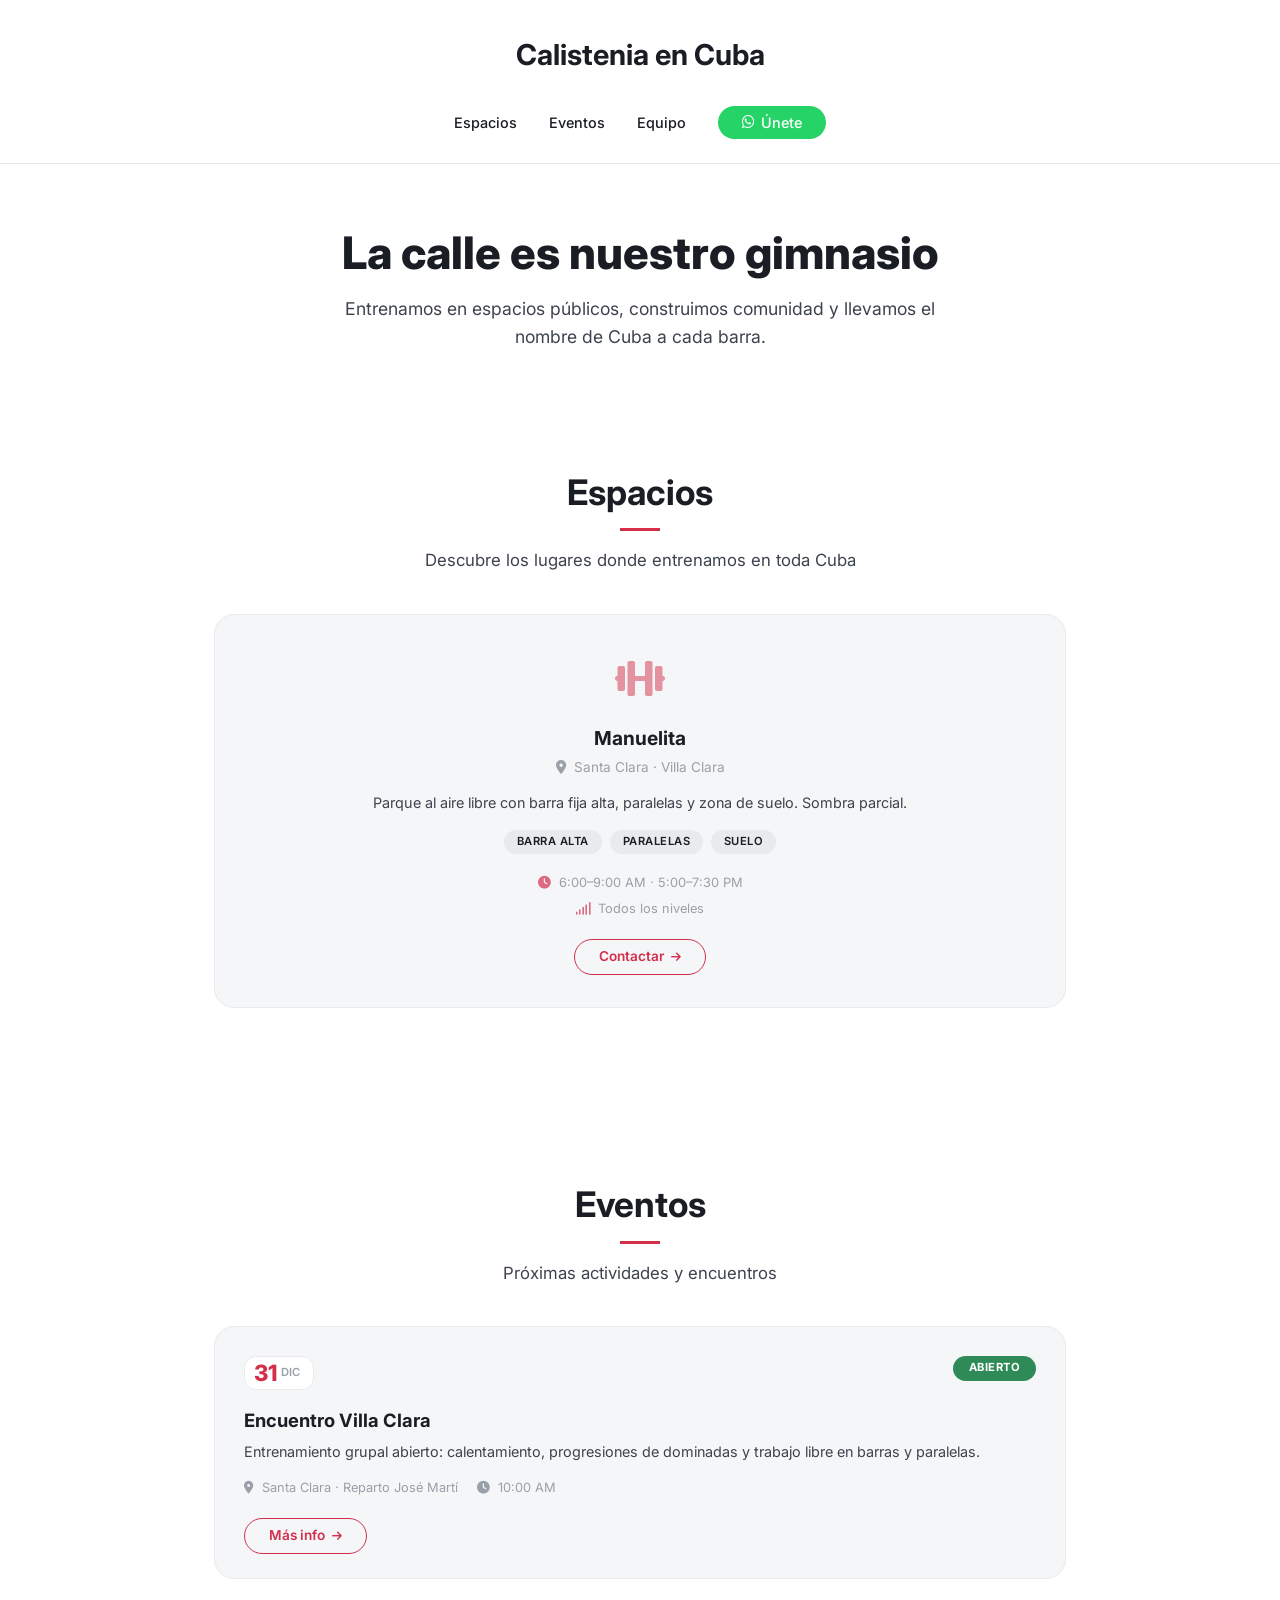
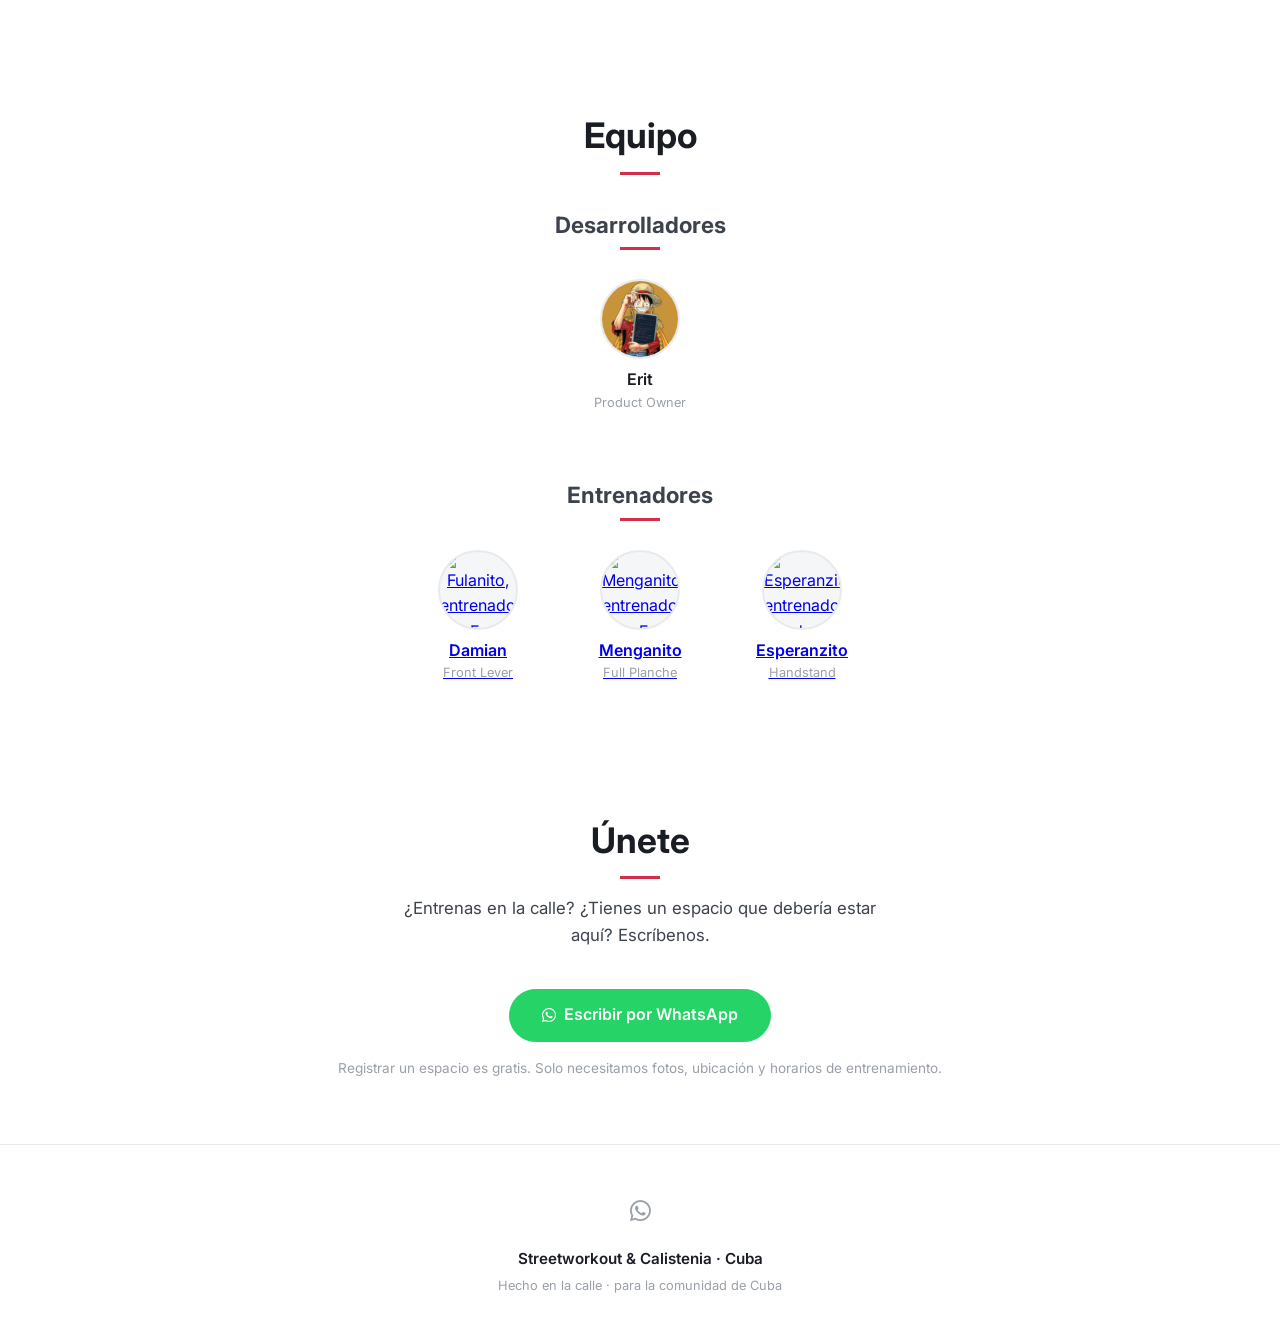
==== index.html @ b585d2e6 "Update index.html" ====
<!DOCTYPE html>
<html lang="es">
<head>
    <meta charset="UTF-8" />
    <meta name="viewport" content="width=device-width, initial-scale=1.0" />
    <meta name="theme-color" content="#d42e4b" />

    <title>Calistenia en Cuba · Asociación Nacional de Streetworkout</title>
    <meta name="description" content="Asociación Nacional de Streetworkout y Calistenia de Cuba. Descubre espacios de entrenamiento, eventos y entrenadores en toda la isla." />

    <!-- Open Graph (para WhatsApp, Telegram, Facebook) -->
    <meta property="og:type" content="website" />
    <meta property="og:locale" content="es_CU" />
    <meta property="og:site_name" content="Calistenia en Cuba" />
    <meta property="og:title" content="Calistenia en Cuba · Asociación Nacional" />
    <meta property="og:description" content="La calle es nuestro gimnasio. Espacios, eventos y entrenadores de streetworkout en Cuba." />
    <meta property="og:image" content="https://tudominio.cu/img/og-cover.jpg" />
    <meta property="og:url" content="https://tudominio.cu/" />

    <!-- Twitter Card -->
    <meta name="twitter:card" content="summary_large_image" />
    <meta name="twitter:title" content="Calistenia en Cuba · Asociación Nacional" />
    <meta name="twitter:description" content="La calle es nuestro gimnasio." />
    <meta name="twitter:image" content="https://tudominio.cu/img/og-cover.jpg" />

    <!-- Favicon -->
    <link rel="icon" href="img/favicon.png" type="image/png" />

    <!-- Font Awesome (íconos) -->
    <link rel="stylesheet" href="https://cdnjs.cloudflare.com/ajax/libs/font-awesome/6.0.0-beta3/css/all.min.css" />

    <!-- Google Fonts -->
    <link rel="preconnect" href="https://fonts.googleapis.com" />
    <link rel="preconnect" href="https://fonts.gstatic.com" crossorigin />
    <link href="https://fonts.googleapis.com/css2?family=Inter:wght@300;400;600;700;800&display=swap" rel="stylesheet" />

    <!-- CSS -->
    <link rel="stylesheet" href="style.css?v=0.9" />
</head>
<body>

    <!-- ===== HEADER ===== -->
    <header class="header">
        <div class="container">
            <h1>Calistenia en Cuba</h1>
            <p class="subtitle"></p>
            <nav class="nav" aria-label="Navegación principal">
                <a href="#espacios">Espacios</a>
                <a href="#eventos">Eventos</a>
                <a href="#equipo">Equipo</a>
                <a href="#unete" class="btn-nav btn-nav-whatsapp">
                    <i class="fab fa-whatsapp" aria-hidden="true"></i> Únete
                </a>
            </nav>
        </div>
    </header>

    <!-- ===== HERO ===== -->
    <section class="hero">
        <div class="container">
            <h2>La calle es nuestro gimnasio</h2>
            <p>
                Entrenamos en espacios públicos, construimos comunidad y llevamos el nombre de Cuba a cada barra.
            </p>
        </div>
    </section>

    <!-- ===== ESPACIOS ===== -->
    <section class="section" id="espacios">
        <div class="container">
            <h2 class="section-title">Espacios</h2>
            <p class="section-description">Descubre los lugares donde entrenamos en toda Cuba</p>

            <div class="spaces-grid">

                <!-- Espacio 1 -->
                <div class="space-card">
                    <div class="space-icon">
                        <i class="fas fa-dumbbell" aria-hidden="true"></i>
                    </div>
                    <h3>Manuelita</h3>
                    <p class="space-location">
                        <i class="fas fa-map-marker-alt" aria-hidden="true"></i> Santa Clara · Villa Clara
                    </p>
                    <p class="space-desc">
                        Parque al aire libre con barra fija alta, paralelas y zona de suelo. Sombra parcial.
                    </p>
                    <div class="space-tags">
                        <span class="tag">Barra alta</span>
                        <span class="tag">Paralelas</span>
                        <span class="tag">Suelo</span>
                    </div>
                    <div class="space-meta">
                        <span><i class="fas fa-clock" aria-hidden="true"></i> 6:00–9:00 AM · 5:00–7:30 PM</span>
                        <span><i class="fas fa-signal" aria-hidden="true"></i> Todos los niveles</span>
                    </div>
                    <a class="btn-event" href="https://wa.me/5350000000" target="_blank" rel="noopener">
                        Contactar <i class="fas fa-arrow-right" aria-hidden="true"></i>
                    </a>
                </div>

                <!-- Aquí puedes añadir más espacios -->

            </div>
        </div>
    </section>

    <!-- ===== EVENTOS ===== -->
    <section class="section" id="eventos">
        <div class="container">
            <h2 class="section-title">Eventos</h2>
            <p class="section-description">Próximas actividades y encuentros</p>

            <div class="events-grid">

                <!-- Evento 1 -->
                <div class="event-card">
                    <div class="event-card-header">
                        <span class="event-card-date">
                            <span class="day">31</span>
                            <span class="month">DIC</span>
                        </span>
                        <span class="badge abierto">Abierto</span>
                    </div>
                    <h3>Encuentro Villa Clara</h3>
                    <p class="event-card-desc">
                        Entrenamiento grupal abierto: calentamiento, progresiones de dominadas
                        y trabajo libre en barras y paralelas.
                    </p>
                    <div class="event-card-footer">
                        <span class="event-location">
                            <i class="fas fa-map-marker-alt" aria-hidden="true"></i> Santa Clara · Reparto José Martí
                        </span>
                        <span class="event-time">
                            <i class="fas fa-clock" aria-hidden="true"></i> 10:00 AM
                        </span>
                    </div>
                    <a class="btn-event" href="https://whatsapp.com/channel/0029VbDsoLy7dmeUetdQNg0h">
                        Más info <i class="fas fa-arrow-right" aria-hidden="true"></i>
                    </a>
                </div>

                <!-- Aquí puedes añadir más eventos -->

            </div>
        </div>
    </section>

    <!-- ===== EQUIPO ===== -->
    <section class="section" id="equipo">
        <div class="container">
            <h2 class="section-title">Equipo</h2>

            <!-- ===== DESARROLLADORES ===== -->
            <div class="team-group">
                <h3 class="team-subtitle">Desarrolladores</h3>
                <div class="team-grid developers-grid">
                    <div class="member">
                        <div class="avatar">
                            <img src="img/hero.png" alt="Erit, Product Owner del sitio web" />
                        </div>
                        <p class="name">Erit</p>
                        <p class="role">Product Owner</p>
                    </div>
                    <!-- Aquí puedes añadir más desarrolladores -->
                </div>
            </div>

            <!-- ===== ENTRENADORES ===== -->
            <div class="team-group">
                <h3 class="team-subtitle">Entrenadores</h3>
                <div class="team-grid trainers-grid">

                    <a class="member member-link" href="coach.html?id=1">
                        <div class="avatar">
                            <img src="https://ui-avatars.com/api/?name=Fulanito&size=80&background=d42e4b&color=fff&bold=true" alt="Fulanito, entrenador de Front Lever" />
                        </div>
                        <p class="name">Damian</p>
                        <p class="role">Front Lever</p>
                    </a>

                    <a class="member member-link" href="coach.html?id=2">
                        <div class="avatar">
                            <img src="https://ui-avatars.com/api/?name=Menganito&size=80&background=d42e4b&color=fff&bold=true" alt="Menganito, entrenador de Full Planche" />
                        </div>
                        <p class="name">Menganito</p>
                        <p class="role">Full Planche</p>
                    </a>

                    <a class="member member-link" href="coach.html?id=3">
                        <div class="avatar">
                            <img src="https://ui-avatars.com/api/?name=Esperanzito&size=80&background=d42e4b&color=fff&bold=true" alt="Esperanzito, entrenador de Handstand" />
                        </div>
                        <p class="name">Esperanzito</p>
                        <p class="role">Handstand</p>
                    </a>

                </div>
            </div>
        </div>
    </section>

    <!-- ===== ÚNETE ===== -->
    <section class="section" id="unete">
        <div class="container">
            <h2 class="section-title">Únete</h2>
            <p class="section-description">
                ¿Entrenas en la calle? ¿Tienes un espacio que debería estar aquí?
                Escríbenos.
            </p>

            <div class="join-actions">
                <a class="btn-add-large whatsapp" href="https://wa.me/5350000000" target="_blank" rel="noopener">
                    <i class="fab fa-whatsapp" aria-hidden="true"></i> Escribir por WhatsApp
                </a>
            </div>

            <p class="text-muted">
                Registrar un espacio es gratis. Solo necesitamos fotos, ubicación y horarios de entrenamiento.
            </p>
        </div>
    </section>

    <!-- ===== FOOTER ===== -->
    <footer class="footer">
        <div class="container">
            <div class="socials">
                <a href="https://wa.me/5350000000" aria-label="WhatsApp" target="_blank" rel="noopener"><i class="fab fa-whatsapp" aria-hidden="true"></i></a>
            </div>
            <p class="footer-text">Streetworkout &amp; Calistenia · Cuba</p>
            <p class="footer-small">Hecho en la calle · para la comunidad de Cuba</p>
        </div>
    </footer>

    <!-- ===== SCRIPTS ===== -->
    <script src="js/coaches-data.js"></script>

</body>
    </html>
---- style.css ----
/* ============================================================ */
/* RESET                                                         */
/* ============================================================ */
* {
    margin: 0;
    padding: 0;
    box-sizing: border-box;
}

html {
    scroll-behavior: smooth;
}

body {
    font-family: 'Inter', sans-serif;
    background: #ffffff;
    color: #1a1d23;
    line-height: 1.6;
}

section[id] {
    scroll-margin-top: 1.5rem;
}

.container {
    max-width: 900px;
    margin: 0 auto;
    padding: 0 1.5rem;
    text-align: center;
}

img { max-width: 100%; display: block; }

/* ============================================================ */
/* VARIABLES                                                     */
/* ============================================================ */
:root {
    --accent: #d42e4b;
    --accent-dark: #b8233d;
    --whatsapp: #25d366;
    --whatsapp-dark: #1da851;
    --text: #1a1d23;
    --text-soft: #3d434d;
    --text-muted: #9aa0a8;
    --border: #e8eaed;
    --bg-soft: #f5f6f8;
}

/* ============================================================ */
/* HEADER                                                        */
/* ============================================================ */
.header {
    padding: 2rem 0 1.5rem;
    border-bottom: 1px solid var(--border);
}

.header h1 {
    font-size: 1.8rem;
    font-weight: 700;
}

.header .subtitle {
    font-size: 0.8rem;
    text-transform: uppercase;
    letter-spacing: 2px;
    color: var(--text-muted);
    font-weight: 600;
    margin-top: -2px;
    padding-top: 14px;
}

.nav {
    margin-top: 1rem;
    display: flex;
    justify-content: center;
    align-items: center;
    gap: 2rem;
    flex-wrap: wrap;
}

.nav a {
    color: var(--text);
    text-decoration: none;
    font-size: 0.9rem;
    font-weight: 500;
    transition: color 0.2s;
}

.nav a:hover {
    color: var(--accent);
}

/* Botón Únete del header (estilo WhatsApp) */
.btn-nav {
    display: inline-flex;
    align-items: center;
    gap: 0.4rem;
    padding: 0.3rem 1.5rem;
    border-radius: 30px;
    font-weight: 600;
    text-decoration: none;
    transition: all 0.2s ease;
}

.btn-nav-whatsapp {
    background: var(--whatsapp);
    color: #fff !important;
}

.btn-nav-whatsapp:hover {
    background: var(--whatsapp-dark);
    color: #fff !important;
    transform: translateY(-1px);
}

/* ============================================================ */
/* HERO                                                          */
/* ============================================================ */
.hero {
    padding: 4rem 0 3rem;
}

.hero h2 {
    font-size: 2.8rem;
    font-weight: 800;
    margin-bottom: 1rem;
    line-height: 1.15;
}

.hero p {
    font-size: 1.1rem;
    color: var(--text-soft);
    max-width: 600px;
    margin: 0 auto;
}

/* ============================================================ */
/* SECCIONES                                                     */
/* ============================================================ */
.section {
    padding: 4rem 0;
}

.section-title {
    font-size: 2.2rem;
    font-weight: 700;
    margin-bottom: 2rem;
}

.section-title::after {
    content: '';
    display: block;
    width: 40px;
    height: 3px;
    background: var(--accent);
    margin: 0.5rem auto 0;
}

.section-description {
    color: var(--text-soft);
    max-width: 500px;
    margin: -1rem auto 2.5rem;
    font-size: 1.05rem;
}

.text-muted {
    color: var(--text-muted);
    font-size: 0.85rem;
    margin-top: 0.8rem;
}

/* ============================================================ */
/* ESPACIOS                                                      */
/* ============================================================ */
.spaces-grid {
    display: grid;
    grid-template-columns: repeat(auto-fit, minmax(260px, 1fr));
    gap: 1.8rem;
    margin-bottom: 2.5rem;
}

.space-card {
    background: var(--bg-soft);
    padding: 2rem 1.5rem;
    border-radius: 20px;
    border: 1px solid var(--border);
    text-align: center;
    transition: all 0.25s ease;
    position: relative;
}

.space-card:hover {
    transform: translateY(-6px);
    box-shadow: 0 12px 40px rgba(0, 0, 0, 0.06);
    border-color: var(--accent);
}

.space-icon {
    font-size: 2.5rem;
    color: var(--accent);
    opacity: 0.5;
    margin-bottom: 0.8rem;
}

.space-card h3 {
    font-size: 1.2rem;
    font-weight: 700;
    margin-bottom: 0.2rem;
}

.space-location {
    color: var(--text-muted);
    font-size: 0.85rem;
    margin-bottom: 0.8rem;
}

.space-location i {
    margin-right: 4px;
}

.space-desc {
    font-size: 0.9rem;
    color: var(--text-soft);
    margin-bottom: 1rem;
    line-height: 1.5;
}

.space-tags {
    display: flex;
    gap: 0.5rem;
    justify-content: center;
    flex-wrap: wrap;
    margin-bottom: 1.2rem;
}

.tag {
    background: var(--border);
    color: var(--text);
    font-size: 0.7rem;
    font-weight: 600;
    padding: 0.2rem 0.8rem;
    border-radius: 30px;
    text-transform: uppercase;
    letter-spacing: 0.5px;
}

.space-meta {
    display: flex;
    flex-direction: column;
    gap: 0.35rem;
    font-size: 0.8rem;
    color: var(--text-muted);
    margin-bottom: 1.2rem;
}

.space-meta i {
    margin-right: 4px;
    color: var(--accent);
    opacity: 0.7;
}

/* ============================================================ */
/* BOTONES REUTILIZABLES                                         */
/* ============================================================ */
.btn-event {
    display: inline-block;
    background: transparent;
    color: var(--accent);
    border: 1px solid var(--accent);
    padding: 0.4rem 1.5rem;
    border-radius: 30px;
    text-decoration: none;
    font-weight: 600;
    font-size: 0.85rem;
    transition: all 0.25s ease;
    cursor: pointer;
}

.btn-event:hover {
    background: var(--accent);
    color: #fff;
    transform: scale(1.02);
}

.btn-event i {
    font-size: 0.7rem;
    margin-left: 4px;
}

.btn-add-large {
    display: inline-flex;
    align-items: center;
    gap: 0.5rem;
    background: var(--accent);
    color: #fff;
    padding: 0.8rem 2rem;
    border-radius: 40px;
    text-decoration: none;
    font-weight: 600;
    font-size: 1rem;
    transition: all 0.25s ease;
    border: 1px solid var(--accent);
}

.btn-add-large:hover {
    background: var(--accent-dark);
    border-color: var(--accent-dark);
    transform: scale(1.02);
    box-shadow: 0 4px 20px rgba(212, 46, 75, 0.3);
}

/* Variante WhatsApp (verde) */
.btn-add-large.whatsapp {
    background: var(--whatsapp);
    border-color: var(--whatsapp);
}

.btn-add-large.whatsapp:hover {
    background: var(--whatsapp-dark);
    border-color: var(--whatsapp-dark);
    box-shadow: 0 4px 20px rgba(37, 211, 102, 0.35);
}

/* ============================================================ */
/* EVENTOS                                                       */
/* ============================================================ */
.events-grid {
    display: grid;
    grid-template-columns: repeat(auto-fit, minmax(280px, 1fr));
    gap: 1.8rem;
}

.event-card {
    background: var(--bg-soft);
    border-radius: 20px;
    padding: 1.8rem 1.8rem 1.5rem;
    border: 1px solid var(--border);
    transition: all 0.25s ease;
    text-align: left;
    position: relative;
}

.event-card:hover {
    transform: translateY(-4px);
    box-shadow: 0 12px 40px rgba(0, 0, 0, 0.06);
    border-color: var(--accent);
}

.event-card-header {
    display: flex;
    justify-content: space-between;
    align-items: flex-start;
    margin-bottom: 1rem;
}

.event-card-date {
    display: flex;
    align-items: center;
    gap: 4px;
    background: #fff;
    padding: 0.3rem 0.8rem 0.3rem 0.6rem;
    border-radius: 12px;
    border: 1px solid var(--border);
}

.event-card-date .day {
    font-size: 1.4rem;
    font-weight: 800;
    color: var(--accent);
    line-height: 1;
}

.event-card-date .month {
    font-size: 0.7rem;
    text-transform: uppercase;
    font-weight: 600;
    color: var(--text-muted);
}

.event-card h3 {
    font-size: 1.15rem;
    font-weight: 700;
    margin-bottom: 0.3rem;
}

.event-card-desc {
    color: var(--text-soft);
    font-size: 0.9rem;
    line-height: 1.5;
    margin-bottom: 1rem;
}

.event-card-footer {
    display: flex;
    gap: 1.2rem;
    font-size: 0.8rem;
    color: var(--text-muted);
    margin-bottom: 1.2rem;
    flex-wrap: wrap;
}

.event-card-footer i {
    margin-right: 4px;
}

/* ============================================================ */
/* BADGES                                                        */
/* ============================================================ */
.badge {
    padding: 0.2rem 1rem;
    border-radius: 30px;
    font-size: 0.7rem;
    font-weight: 700;
    text-transform: uppercase;
    letter-spacing: 0.5px;
    white-space: nowrap;
}

.badge.abierto   { background: #2e8b57; color: #fff; }
.badge.confirmar { background: #ffb800; color: #1a1d23; }
.badge.cupos     { background: var(--accent); color: #fff; }
.badge.cerrado   { background: var(--text-muted); color: #fff; }

/* ============================================================ */
/* EQUIPO                                                        */
/* ============================================================ */
.team-group {
    margin-bottom: 4rem;
}

.team-group:last-child {
    margin-bottom: 0;
}

.team-subtitle {
    font-size: 1.4rem;
    font-weight: 700;
    color: var(--text-soft);
    margin-bottom: 1.8rem;
    position: relative;
    display: inline-block;
}

.team-subtitle::after {
    content: '';
    display: block;
    width: 40px;
    height: 3px;
    background: var(--accent);
    margin: 0.3rem auto 0;
}

/* Grid auto-adaptable (1, 2, 3 o más miembros sin tocar CSS) */
.team-grid {
    display: flex;
    flex-wrap: wrap;
    justify-content: center;
    align-items: flex-start;
    gap: 2rem;
    margin: 0 auto;
}

.developers-grid { max-width: 500px; }
.trainers-grid   { max-width: 800px; }

.member {
    text-align: center;
    width: 130px;
    flex-shrink: 0;
}

.avatar {
    width: 80px;
    height: 80px;
    border-radius: 50%;
    background: var(--bg-soft);
    border: 2px solid var(--border);
    overflow: hidden;
    display: flex;
    align-items: center;
    justify-content: center;
    margin: 0 auto 0.5rem;
    transition: all 0.3s ease;
}

.avatar:hover {
    border-color: var(--accent);
    transform: scale(1.05);
    box-shadow: 0 4px 20px rgba(212, 46, 75, 0.15);
}

.avatar img {
    width: 100%;
    height: 100%;
    object-fit: cover;
    display: block;
}

.name {
    font-weight: 600;
    font-size: 1rem;
}

.role {
    color: var(--text-muted);
    font-size: 0.8rem;
}

/* ============================================================ */
/* ÚNETE                                                         */
/* ============================================================ */
.join-actions {
    display: flex;
    gap: 1rem;
    justify-content: center;
    flex-wrap: wrap;
    margin-bottom: 1rem;
}

/* ============================================================ */
/* FOOTER                                                        */
/* ============================================================ */
.footer {
    padding: 3rem 0 2rem;
    border-top: 1px solid var(--border);
}

.socials {
    display: flex;
    justify-content: center;
    gap: 1.8rem;
    font-size: 1.5rem;
    margin-bottom: 1rem;
}

.socials a {
    color: var(--text-muted);
    transition: color 0.2s;
}

.socials a:hover {
    color: var(--accent);
}

.socials a[aria-label="WhatsApp"]:hover {
    color: var(--whatsapp);
}

.footer-text {
    font-weight: 600;
    font-size: 0.95rem;
}

.footer-small {
    color: var(--text-muted);
    font-size: 0.8rem;
    margin-top: 0.3rem;
}

/* ============================================================ */
/* RESPONSIVE                                                    */
/* ============================================================ */

/* Tablets */
@media (max-width: 768px) {
    .hero {
        padding: 3rem 0 2rem;
    }
    .hero h2 {
        font-size: 2.2rem;
    }
    .team-grid {
        gap: 1.5rem;
    }
}

/* Móviles */
@media (max-width: 600px) {
    .hero h2 {
        font-size: 1.9rem;
    }
    .nav {
        gap: 1.2rem;
    }
    .section {
        padding: 3rem 0;
    }
    .section-title {
        font-size: 1.8rem;
    }
    .events-grid,
    .spaces-grid {
        grid-template-columns: 1fr;
    }
    .event-card {
        padding: 1.5rem;
    }
    .member {
        width: 110px;
    }
    .avatar {
        width: 70px;
        height: 70px;
    }
}

/* Móviles pequeños */
@media (max-width: 450px) {
    .container {
        padding: 0 1.2rem;
    }
    .team-grid {
        gap: 1.2rem;
    }
    .member {
        width: 100px;
    }
}

/* Accesibilidad: respeta "reducir movimiento" del sistema */
@media (prefers-reduced-motion: reduce) {
    html { scroll-behavior: auto; }
    * { transition: none !important; animation: none !important; }
    }
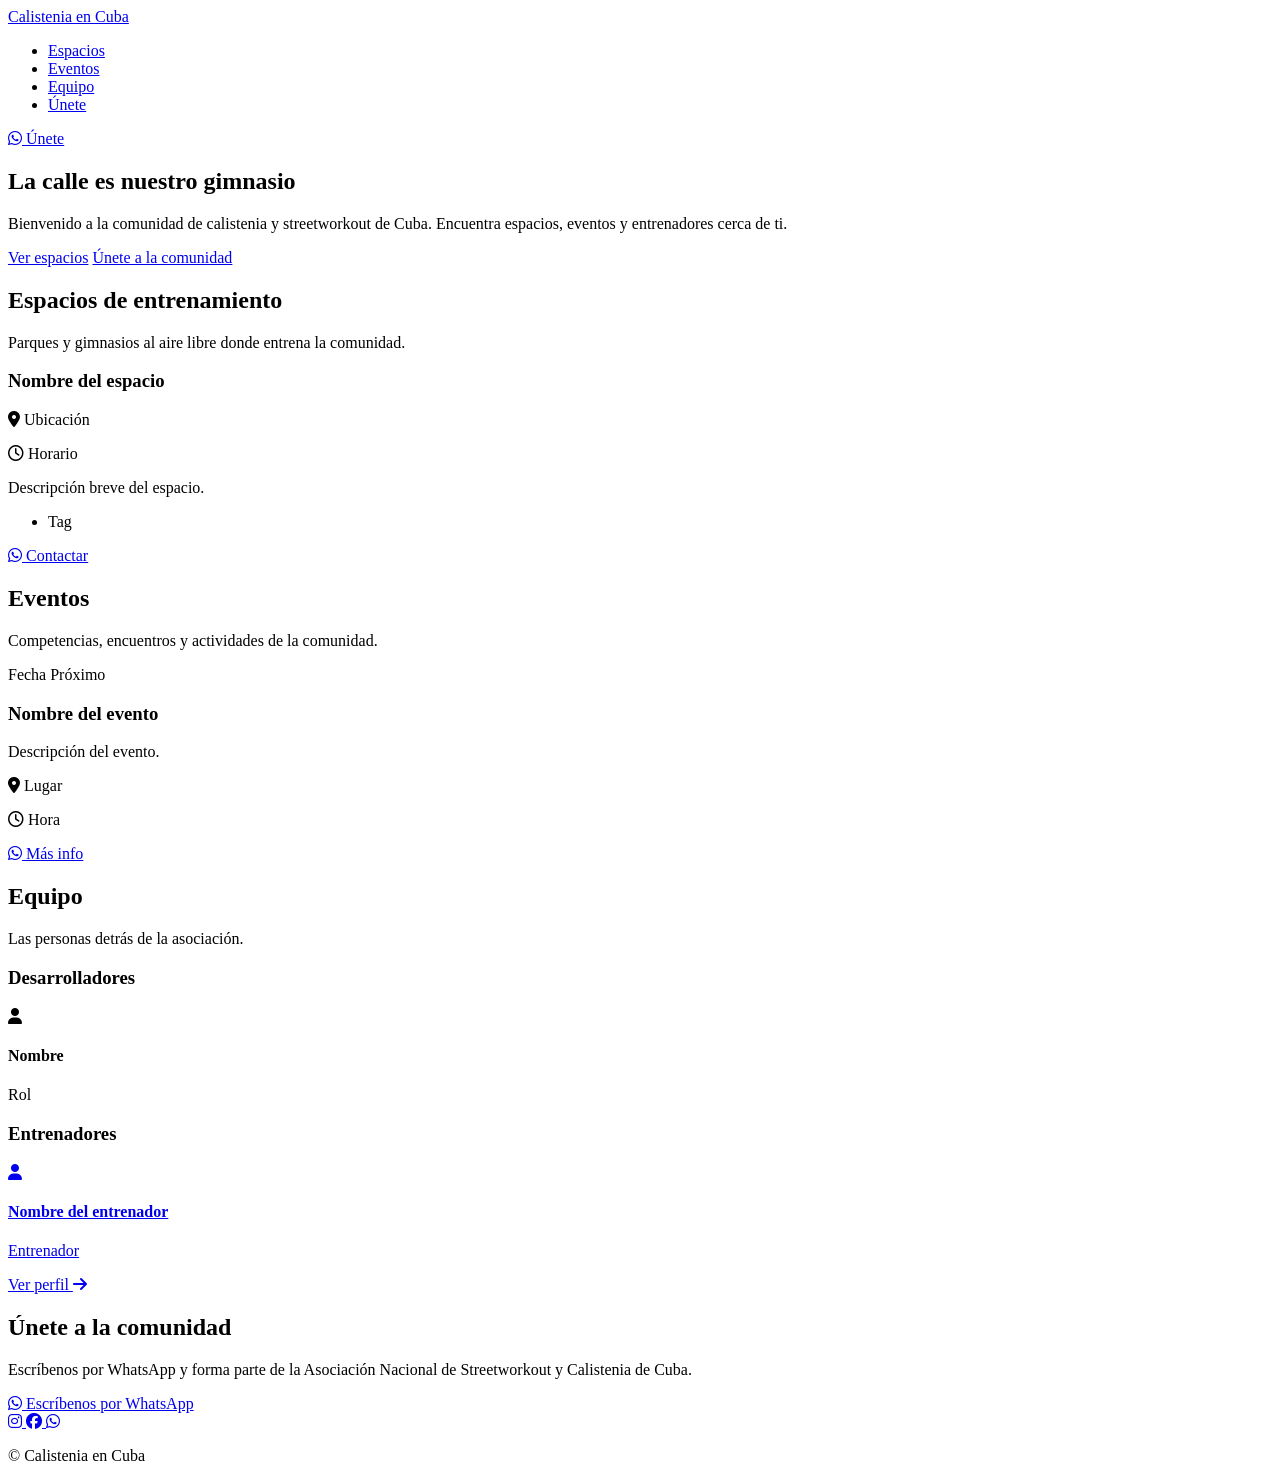
==== commit 15e2410a: "Update index.html" ====
--- a/index.html
+++ b/index.html
@@ -1,239 +1,250 @@
 <!DOCTYPE html>
 <html lang="es">
 <head>
-    <meta charset="UTF-8" />
-    <meta name="viewport" content="width=device-width, initial-scale=1.0" />
-    <meta name="theme-color" content="#d42e4b" />
-
-    <title>Calistenia en Cuba · Asociación Nacional de Streetworkout</title>
-    <meta name="description" content="Asociación Nacional de Streetworkout y Calistenia de Cuba. Descubre espacios de entrenamiento, eventos y entrenadores en toda la isla." />
-
-    <!-- Open Graph (para WhatsApp, Telegram, Facebook) -->
-    <meta property="og:type" content="website" />
-    <meta property="og:locale" content="es_CU" />
-    <meta property="og:site_name" content="Calistenia en Cuba" />
-    <meta property="og:title" content="Calistenia en Cuba · Asociación Nacional" />
-    <meta property="og:description" content="La calle es nuestro gimnasio. Espacios, eventos y entrenadores de streetworkout en Cuba." />
-    <meta property="og:image" content="https://tudominio.cu/img/og-cover.jpg" />
-    <meta property="og:url" content="https://tudominio.cu/" />
-
-    <!-- Twitter Card -->
-    <meta name="twitter:card" content="summary_large_image" />
-    <meta name="twitter:title" content="Calistenia en Cuba · Asociación Nacional" />
-    <meta name="twitter:description" content="La calle es nuestro gimnasio." />
-    <meta name="twitter:image" content="https://tudominio.cu/img/og-cover.jpg" />
-
-    <!-- Favicon -->
-    <link rel="icon" href="img/favicon.png" type="image/png" />
-
-    <!-- Font Awesome (íconos) -->
-    <link rel="stylesheet" href="https://cdnjs.cloudflare.com/ajax/libs/font-awesome/6.0.0-beta3/css/all.min.css" />
-
-    <!-- Google Fonts -->
-    <link rel="preconnect" href="https://fonts.googleapis.com" />
-    <link rel="preconnect" href="https://fonts.gstatic.com" crossorigin />
-    <link href="https://fonts.googleapis.com/css2?family=Inter:wght@300;400;600;700;800&display=swap" rel="stylesheet" />
-
-    <!-- CSS -->
-    <link rel="stylesheet" href="style.css?v=0.9" />
+  <meta charset="UTF-8">
+  <meta name="viewport" content="width=device-width, initial-scale=1.0">
+
+  <!-- SEO básico -->
+  <title>Calistenia en Cuba</title>
+  <meta name="description" content="Asociación Nacional de Streetworkout y Calistenia de Cuba. Espacios de entrenamiento, eventos y comunidad. La calle es nuestro gimnasio.">
+  <meta name="author" content="Asociación Nacional de Streetworkout y Calistenia de Cuba">
+
+  <!-- Open Graph (WhatsApp, Facebook, etc.) -->
+  <meta property="og:type" content="website">
+  <meta property="og:title" content="Calistenia en Cuba · Asociación Nacional de Streetworkout">
+  <meta property="og:description" content="La calle es nuestro gimnasio. Espacios, eventos y comunidad de calistenia en Cuba.">
+  <meta property="og:image" content="img/og-cover.jpg">
+  <meta property="og:locale" content="es_CU">
+
+  <!-- Favicon -->
+  <link rel="icon" type="image/png" href="img/favicon.png">
+
+  <!-- Google Fonts: Inter -->
+  <link rel="preconnect" href="https://fonts.googleapis.com">
+  <link rel="preconnect" href="https://fonts.gstatic.com" crossorigin>
+  <link href="https://fonts.googleapis.com/css2?family=Inter:wght@400;500;600;700;800&display=swap" rel="stylesheet">
+
+  <!-- Font Awesome 6 -->
+  <link rel="stylesheet" href="https://cdnjs.cloudflare.com/ajax/libs/font-awesome/6.5.1/css/all.min.css">
+
+  <!-- Estilos propios (se crearán en la Fase 2) -->
+  <link rel="stylesheet" href="css/style.css">
 </head>
 <body>
 
-    <!-- ===== HEADER ===== -->
-    <header class="header">
-        <div class="container">
-            <h1>Calistenia en Cuba</h1>
-            <p class="subtitle"></p>
-            <nav class="nav" aria-label="Navegación principal">
-                <a href="#espacios">Espacios</a>
-                <a href="#eventos">Eventos</a>
-                <a href="#equipo">Equipo</a>
-                <a href="#unete" class="btn-nav btn-nav-whatsapp">
-                    <i class="fab fa-whatsapp" aria-hidden="true"></i> Únete
-                </a>
-            </nav>
-        </div>
-    </header>
-
-    <!-- ===== HERO ===== -->
-    <section class="hero">
-        <div class="container">
-            <h2>La calle es nuestro gimnasio</h2>
-            <p>
-                Entrenamos en espacios públicos, construimos comunidad y llevamos el nombre de Cuba a cada barra.
-            </p>
-        </div>
-    </section>
-
-    <!-- ===== ESPACIOS ===== -->
-    <section class="section" id="espacios">
-        <div class="container">
-            <h2 class="section-title">Espacios</h2>
-            <p class="section-description">Descubre los lugares donde entrenamos en toda Cuba</p>
-
-            <div class="spaces-grid">
-
-                <!-- Espacio 1 -->
-                <div class="space-card">
-                    <div class="space-icon">
-                        <i class="fas fa-dumbbell" aria-hidden="true"></i>
-                    </div>
-                    <h3>Manuelita</h3>
-                    <p class="space-location">
-                        <i class="fas fa-map-marker-alt" aria-hidden="true"></i> Santa Clara · Villa Clara
-                    </p>
-                    <p class="space-desc">
-                        Parque al aire libre con barra fija alta, paralelas y zona de suelo. Sombra parcial.
-                    </p>
-                    <div class="space-tags">
-                        <span class="tag">Barra alta</span>
-                        <span class="tag">Paralelas</span>
-                        <span class="tag">Suelo</span>
-                    </div>
-                    <div class="space-meta">
-                        <span><i class="fas fa-clock" aria-hidden="true"></i> 6:00–9:00 AM · 5:00–7:30 PM</span>
-                        <span><i class="fas fa-signal" aria-hidden="true"></i> Todos los niveles</span>
-                    </div>
-                    <a class="btn-event" href="https://wa.me/5350000000" target="_blank" rel="noopener">
-                        Contactar <i class="fas fa-arrow-right" aria-hidden="true"></i>
-                    </a>
+  <!-- ===================== HEADER ===================== -->
+  <header class="site-header">
+    <div class="container header-inner">
+
+      <a href="#" class="brand" aria-label="Inicio">
+        <span class="brand-title">Calistenia en Cuba</span>
+        <span class="brand-subtitle"></span>
+      </a>
+
+      <nav class="main-nav" aria-label="Navegación principal">
+        <ul>
+          <li><a href="#espacios">Espacios</a></li>
+          <li><a href="#eventos">Eventos</a></li>
+          <li><a href="#equipo">Equipo</a></li>
+          <li><a href="#unete">Únete</a></li>
+        </ul>
+      </nav>
+
+      <a href="https://wa.me/5359638868"
+         class="btn btn-primary header-cta"
+         target="_blank" rel="noopener">
+        <i class="fa-brands fa-whatsapp" aria-hidden="true"></i>
+        Únete
+      </a>
+
+    </div>
+  </header>
+
+  <!-- ===================== MAIN ===================== -->
+  <main>
+
+    <!-- ---------- HERO ---------- -->
+    <section id="hero" class="hero">
+      <div class="container hero-inner">
+        <h1 class="hero-title">La calle es nuestro gimnasio</h1>
+        <p class="hero-subtitle">
+          Bienvenido a la comunidad de calistenia y streetworkout de Cuba.
+          Encuentra espacios, eventos y entrenadores cerca de ti.
+        </p>
+        <div class="hero-actions">
+          <a href="#espacios" class="btn btn-primary">Ver espacios</a>
+          <a href="#unete" class="btn btn-outline">Únete a la comunidad</a>
+        </div>
+      </div>
+    </section>
+
+    <!-- ---------- ESPACIOS ---------- -->
+    <section id="espacios" class="section espacios">
+      <div class="container">
+        <header class="section-header">
+          <h2 class="section-title">Espacios de entrenamiento</h2>
+          <p class="section-subtitle">
+            Parques y gimnasios al aire libre donde entrena la comunidad.
+          </p>
+        </header>
+
+        <!-- Las tarjetas se generan en la Fase 3 -->
+        <div class="cards-grid espacios-grid">
+          <!-- Card de espacio (placeholder) -->
+          <article class="card espacio-card">
+            <div class="card-body">
+              <h3 class="card-title">Nombre del espacio</h3>
+              <p class="card-location">
+                <i class="fa-solid fa-location-dot" aria-hidden="true"></i>
+                Ubicación
+              </p>
+              <p class="card-schedule">
+                <i class="fa-regular fa-clock" aria-hidden="true"></i>
+                Horario
+              </p>
+              <p class="card-description">Descripción breve del espacio.</p>
+              <ul class="card-tags">
+                <li class="tag">Tag</li>
+              </ul>
+              <a href="#" class="btn btn-outline btn-sm">
+                <i class="fa-brands fa-whatsapp" aria-hidden="true"></i>
+                Contactar
+              </a>
+            </div>
+          </article>
+        </div>
+      </div>
+    </section>
+
+    <!-- ---------- EVENTOS ---------- -->
+    <section id="eventos" class="section eventos">
+      <div class="container">
+        <header class="section-header">
+          <h2 class="section-title">Eventos</h2>
+          <p class="section-subtitle">
+            Competencias, encuentros y actividades de la comunidad.
+          </p>
+        </header>
+
+        <!-- Las tarjetas se generan en la Fase 4 -->
+        <div class="cards-grid eventos-grid">
+          <article class="card evento-card">
+            <div class="card-body">
+              <div class="evento-meta">
+                <span class="evento-fecha">Fecha</span>
+                <span class="evento-estado badge">Próximo</span>
+              </div>
+              <h3 class="card-title">Nombre del evento</h3>
+              <p class="card-description">Descripción del evento.</p>
+              <p class="evento-lugar">
+                <i class="fa-solid fa-location-dot" aria-hidden="true"></i>
+                Lugar
+              </p>
+              <p class="evento-hora">
+                <i class="fa-regular fa-clock" aria-hidden="true"></i>
+                Hora
+              </p>
+              <a href="https://wa.me/5359638868" class="btn btn-outline btn-sm" target="_blank" rel="noopener">
+                <i class="fa-brands fa-whatsapp" aria-hidden="true"></i>
+                Más info
+              </a>
+            </div>
+          </article>
+        </div>
+      </div>
+    </section>
+
+    <!-- ---------- EQUIPO ---------- -->
+    <section id="equipo" class="section equipo">
+      <div class="container">
+        <header class="section-header">
+          <h2 class="section-title">Equipo</h2>
+          <p class="section-subtitle">
+            Las personas detrás de la asociación.
+          </p>
+        </header>
+
+        <!-- Subsección: Desarrolladores -->
+        <div id="desarrolladores" class="equipo-bloque">
+          <h3 class="equipo-subtitulo">Desarrolladores</h3>
+          <!-- Tarjetas no clicables (Fase 5) -->
+          <div class="cards-grid equipo-grid">
+            <article class="card persona-card persona-dev">
+              <div class="card-body">
+                <div class="persona-avatar" aria-hidden="true">
+                  <i class="fa-solid fa-user"></i>
                 </div>
-
-                <!-- Aquí puedes añadir más espacios -->
-
-            </div>
-        </div>
-    </section>
-
-    <!-- ===== EVENTOS ===== -->
-    <section class="section" id="eventos">
-        <div class="container">
-            <h2 class="section-title">Eventos</h2>
-            <p class="section-description">Próximas actividades y encuentros</p>
-
-            <div class="events-grid">
-
-                <!-- Evento 1 -->
-                <div class="event-card">
-                    <div class="event-card-header">
-                        <span class="event-card-date">
-                            <span class="day">31</span>
-                            <span class="month">DIC</span>
-                        </span>
-                        <span class="badge abierto">Abierto</span>
-                    </div>
-                    <h3>Encuentro Villa Clara</h3>
-                    <p class="event-card-desc">
-                        Entrenamiento grupal abierto: calentamiento, progresiones de dominadas
-                        y trabajo libre en barras y paralelas.
-                    </p>
-                    <div class="event-card-footer">
-                        <span class="event-location">
-                            <i class="fas fa-map-marker-alt" aria-hidden="true"></i> Santa Clara · Reparto José Martí
-                        </span>
-                        <span class="event-time">
-                            <i class="fas fa-clock" aria-hidden="true"></i> 10:00 AM
-                        </span>
-                    </div>
-                    <a class="btn-event" href="https://whatsapp.com/channel/0029VbDsoLy7dmeUetdQNg0h">
-                        Más info <i class="fas fa-arrow-right" aria-hidden="true"></i>
-                    </a>
+                <h4 class="persona-nombre">Nombre</h4>
+                <p class="persona-rol">Rol</p>
+              </div>
+            </article>
+          </div>
+        </div>
+
+        <!-- Subsección: Entrenadores -->
+        <div id="entrenadores" class="equipo-bloque">
+          <h3 class="equipo-subtitulo">Entrenadores</h3>
+          <!-- Tarjetas clicables → coach.html?id=X (Fase 5) -->
+          <div class="cards-grid equipo-grid">
+            <a class="card persona-card persona-coach" href="coach.html?id=1">
+              <div class="card-body">
+                <div class="persona-avatar" aria-hidden="true">
+                  <i class="fa-solid fa-user"></i>
                 </div>
-
-                <!-- Aquí puedes añadir más eventos -->
-
-            </div>
-        </div>
-    </section>
-
-    <!-- ===== EQUIPO ===== -->
-    <section class="section" id="equipo">
-        <div class="container">
-            <h2 class="section-title">Equipo</h2>
-
-            <!-- ===== DESARROLLADORES ===== -->
-            <div class="team-group">
-                <h3 class="team-subtitle">Desarrolladores</h3>
-                <div class="team-grid developers-grid">
-                    <div class="member">
-                        <div class="avatar">
-                            <img src="img/hero.png" alt="Erit, Product Owner del sitio web" />
-                        </div>
-                        <p class="name">Erit</p>
-                        <p class="role">Product Owner</p>
-                    </div>
-                    <!-- Aquí puedes añadir más desarrolladores -->
-                </div>
-            </div>
-
-            <!-- ===== ENTRENADORES ===== -->
-            <div class="team-group">
-                <h3 class="team-subtitle">Entrenadores</h3>
-                <div class="team-grid trainers-grid">
-
-                    <a class="member member-link" href="coach.html?id=1">
-                        <div class="avatar">
-                            <img src="https://ui-avatars.com/api/?name=Fulanito&size=80&background=d42e4b&color=fff&bold=true" alt="Fulanito, entrenador de Front Lever" />
-                        </div>
-                        <p class="name">Damian</p>
-                        <p class="role">Front Lever</p>
-                    </a>
-
-                    <a class="member member-link" href="coach.html?id=2">
-                        <div class="avatar">
-                            <img src="https://ui-avatars.com/api/?name=Menganito&size=80&background=d42e4b&color=fff&bold=true" alt="Menganito, entrenador de Full Planche" />
-                        </div>
-                        <p class="name">Menganito</p>
-                        <p class="role">Full Planche</p>
-                    </a>
-
-                    <a class="member member-link" href="coach.html?id=3">
-                        <div class="avatar">
-                            <img src="https://ui-avatars.com/api/?name=Esperanzito&size=80&background=d42e4b&color=fff&bold=true" alt="Esperanzito, entrenador de Handstand" />
-                        </div>
-                        <p class="name">Esperanzito</p>
-                        <p class="role">Handstand</p>
-                    </a>
-
-                </div>
-            </div>
-        </div>
-    </section>
-
-    <!-- ===== ÚNETE ===== -->
-    <section class="section" id="unete">
-        <div class="container">
-            <h2 class="section-title">Únete</h2>
-            <p class="section-description">
-                ¿Entrenas en la calle? ¿Tienes un espacio que debería estar aquí?
-                Escríbenos.
-            </p>
-
-            <div class="join-actions">
-                <a class="btn-add-large whatsapp" href="https://wa.me/5350000000" target="_blank" rel="noopener">
-                    <i class="fab fa-whatsapp" aria-hidden="true"></i> Escribir por WhatsApp
-                </a>
-            </div>
-
-            <p class="text-muted">
-                Registrar un espacio es gratis. Solo necesitamos fotos, ubicación y horarios de entrenamiento.
-            </p>
-        </div>
-    </section>
-
-    <!-- ===== FOOTER ===== -->
-    <footer class="footer">
-        <div class="container">
-            <div class="socials">
-                <a href="https://wa.me/5350000000" aria-label="WhatsApp" target="_blank" rel="noopener"><i class="fab fa-whatsapp" aria-hidden="true"></i></a>
-            </div>
-            <p class="footer-text">Streetworkout &amp; Calistenia · Cuba</p>
-            <p class="footer-small">Hecho en la calle · para la comunidad de Cuba</p>
-        </div>
-    </footer>
-
-    <!-- ===== SCRIPTS ===== -->
-    <script src="js/coaches-data.js"></script>
+                <h4 class="persona-nombre">Nombre del entrenador</h4>
+                <p class="persona-rol">Entrenador</p>
+                <span class="persona-link">
+                  Ver perfil <i class="fa-solid fa-arrow-right" aria-hidden="true"></i>
+                </span>
+              </div>
+            </a>
+          </div>
+        </div>
+
+      </div>
+    </section>
+
+    <!-- ---------- ÚNETE ---------- -->
+    <section id="unete" class="section unete">
+      <div class="container unete-inner">
+        <h2 class="section-title">Únete a la comunidad</h2>
+        <p class="section-subtitle">
+          Escríbenos por WhatsApp y forma parte de la Asociación Nacional
+          de Streetworkout y Calistenia de Cuba.
+        </p>
+        <a href="https://wa.me/5359638868"
+           class="btn btn-primary btn-lg"
+           target="_blank" rel="noopener">
+          <i class="fa-brands fa-whatsapp" aria-hidden="true"></i>
+          Escríbenos por WhatsApp
+        </a>
+      </div>
+    </section>
+
+  </main>
+
+  <!-- ===================== FOOTER ===================== -->
+  <footer class="site-footer">
+    <div class="container footer-inner">
+
+      <div class="footer-redes">
+        <a href="#" aria-label="Instagram" target="_blank" rel="noopener">
+          <i class="fa-brands fa-instagram" aria-hidden="true"></i>
+        </a>
+        <a href="#" aria-label="Facebook" target="_blank" rel="noopener">
+          <i class="fa-brands fa-facebook" aria-hidden="true"></i>
+        </a>
+        <a href="https://wa.me/5359638868" aria-label="WhatsApp" target="_blank" rel="noopener">
+          <i class="fa-brands fa-whatsapp" aria-hidden="true"></i>
+        </a>
+      </div>
+
+      <p class="footer-firma">
+        &copy; <span id="year"></span> Calistenia en Cuba
+      </p>
+
+    </div>
+  </footer>
 
 </body>
     </html>
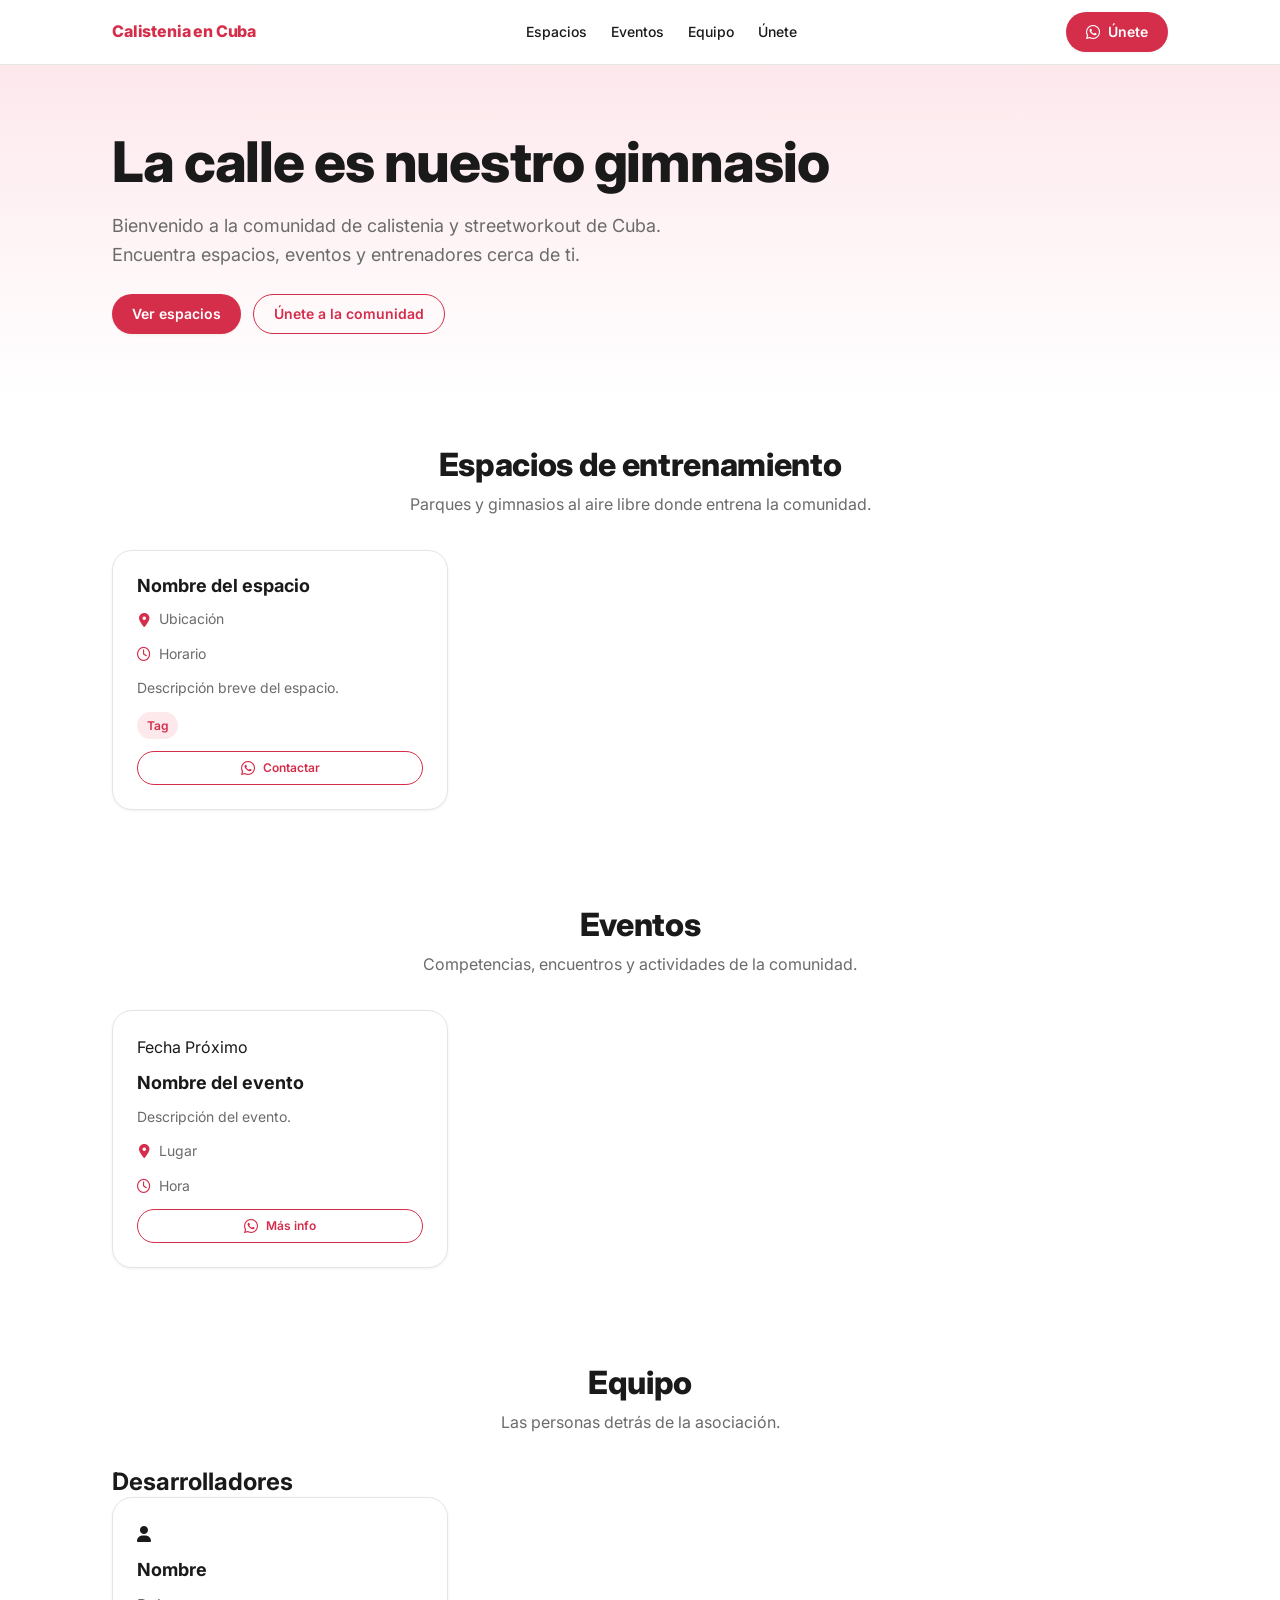
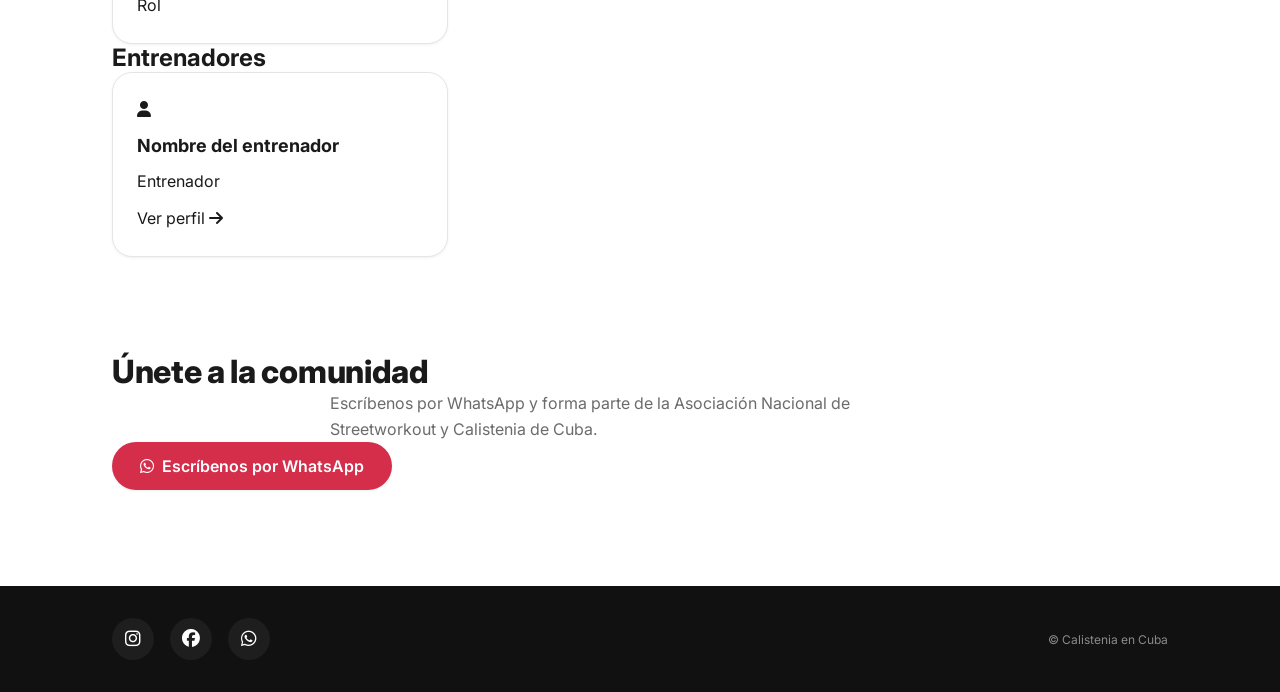
==== commit b7998ac8: "Update index.html" ====
--- a/index.html
+++ b/index.html
@@ -28,7 +28,7 @@
   <link rel="stylesheet" href="https://cdnjs.cloudflare.com/ajax/libs/font-awesome/6.5.1/css/all.min.css">
 
   <!-- Estilos propios (se crearán en la Fase 2) -->
-  <link rel="stylesheet" href="css/style.css">
+  <link rel="stylesheet" href="style.css">
 </head>
 <body>
 
--- a/style.css
+++ b/style.css
@@ -0,0 +1,470 @@
+/* =========================================================
+   CALISTENIA EN CUBA — style.css
+   Fase 2: base (variables, reset, tipografía, header, hero, footer)
+   ========================================================= */
+
+/* ---------- 1. VARIABLES ---------- */
+:root {
+  /* Colores */
+  --color-primary: #d42e4b;
+  --color-primary-dark: #b02240;
+  --color-primary-soft: #fde8ec;
+  --color-text: #1a1a1a;
+  --color-text-muted: #6b6b6b;
+  --color-bg: #ffffff;
+  --color-bg-soft: #f7f7f8;
+  --color-border: #e5e5e7;
+  --color-white: #ffffff;
+
+  /* Tipografía */
+  --font-base: 'Inter', system-ui, -apple-system, Segoe UI, Roboto, sans-serif;
+  --fs-xs: 0.75rem;
+  --fs-sm: 0.875rem;
+  --fs-base: 1rem;
+  --fs-lg: 1.125rem;
+  --fs-xl: 1.5rem;
+  --fs-2xl: 2rem;
+  --fs-3xl: 2.5rem;
+
+  /* Espaciado */
+  --space-1: 0.25rem;
+  --space-2: 0.5rem;
+  --space-3: 0.75rem;
+  --space-4: 1rem;
+  --space-5: 1.5rem;
+  --space-6: 2rem;
+  --space-7: 3rem;
+  --space-8: 4rem;
+
+  /* Layout */
+  --container-max: 1120px;
+  --container-pad: 1.25rem;
+  --radius-sm: 8px;
+  --radius: 14px;
+  --radius-lg: 20px;
+  --radius-full: 999px;
+
+  /* Sombras */
+  --shadow-sm: 0 1px 3px rgba(0, 0, 0, 0.06);
+  --shadow: 0 4px 14px rgba(0, 0, 0, 0.08);
+  --shadow-lg: 0 10px 30px rgba(0, 0, 0, 0.10);
+
+  /* Transiciones */
+  --t-fast: 0.15s ease;
+  --t: 0.25s ease;
+}
+
+/* ---------- 2. RESET ---------- */
+*,
+*::before,
+*::after {
+  box-sizing: border-box;
+  margin: 0;
+  padding: 0;
+}
+
+html {
+  scroll-behavior: smooth;
+  scroll-padding-top: 80px; /* compensa el header fijo */
+  -webkit-text-size-adjust: 100%;
+}
+
+body {
+  font-family: var(--font-base);
+  font-size: var(--fs-base);
+  line-height: 1.6;
+  color: var(--color-text);
+  background: var(--color-bg);
+  -webkit-font-smoothing: antialiased;
+  -moz-osx-font-smoothing: grayscale;
+}
+
+img, picture, svg {
+  display: block;
+  max-width: 100%;
+  height: auto;
+}
+
+a {
+  color: inherit;
+  text-decoration: none;
+}
+
+ul, ol {
+  list-style: none;
+}
+
+button {
+  font: inherit;
+  cursor: pointer;
+  border: none;
+  background: none;
+}
+
+/* ---------- 3. TIPOGRAFÍA ---------- */
+h1, h2, h3, h4 {
+  font-weight: 700;
+  line-height: 1.2;
+  color: var(--color-text);
+}
+
+h1 { font-size: var(--fs-3xl); }
+h2 { font-size: var(--fs-2xl); }
+h3 { font-size: var(--fs-xl); }
+h4 { font-size: var(--fs-lg); }
+
+p { color: var(--color-text); }
+
+/* ---------- 4. CONTENEDOR ---------- */
+.container {
+  width: 100%;
+  max-width: var(--container-max);
+  margin-inline: auto;
+  padding-inline: var(--container-pad);
+}
+
+/* ---------- 5. BOTONES ---------- */
+.btn {
+  display: inline-flex;
+  align-items: center;
+  justify-content: center;
+  gap: var(--space-2);
+  padding: 0.75rem 1.25rem;
+  border-radius: var(--radius-full);
+  font-weight: 600;
+  font-size: var(--fs-sm);
+  line-height: 1;
+  transition: transform var(--t-fast), box-shadow var(--t-fast), background var(--t-fast), color var(--t-fast), border-color var(--t-fast);
+  white-space: nowrap;
+}
+
+.btn i { font-size: 1rem; }
+
+.btn-primary {
+  background: var(--color-primary);
+  color: var(--color-white);
+  box-shadow: var(--shadow-sm);
+}
+.btn-primary:hover {
+  background: var(--color-primary-dark);
+  transform: translateY(-1px);
+  box-shadow: var(--shadow);
+}
+
+.btn-outline {
+  background: transparent;
+  color: var(--color-primary);
+  border: 1.5px solid var(--color-primary);
+}
+.btn-outline:hover {
+  background: var(--color-primary);
+  color: var(--color-white);
+}
+
+.btn-lg {
+  padding: 1rem 1.75rem;
+  font-size: var(--fs-base);
+}
+
+.btn-sm {
+  padding: 0.5rem 1rem;
+  font-size: var(--fs-xs);
+}
+
+/* ---------- 6. HEADER ---------- */
+.site-header {
+  position: sticky;
+  top: 0;
+  z-index: 100;
+  background: rgba(255, 255, 255, 0.95);
+  backdrop-filter: saturate(180%) blur(10px);
+  border-bottom: 1px solid var(--color-border);
+}
+
+.header-inner {
+  display: flex;
+  align-items: center;
+  justify-content: space-between;
+  gap: var(--space-4);
+  padding-block: var(--space-3);
+}
+
+.brand {
+  display: flex;
+  flex-direction: column;
+  line-height: 1.1;
+}
+
+.brand-title {
+  font-weight: 800;
+  font-size: var(--fs-base);
+  color: var(--color-primary);
+  letter-spacing: -0.01em;
+}
+
+.brand-subtitle {
+  font-size: var(--fs-xs);
+  color: var(--color-text-muted);
+  font-weight: 500;
+}
+
+/* Nav: en móvil ocultamos los enlaces y dejamos solo el botón */
+.main-nav {
+  display: none;
+}
+
+.header-cta { flex-shrink: 0; }
+
+/* ---------- 7. HERO ---------- */
+.hero {
+  position: relative;
+  padding: var(--space-8) 0;
+  background: linear-gradient(180deg, var(--color-primary-soft) 0%, var(--color-bg) 100%);
+  overflow: hidden;
+}
+
+.hero-inner {
+  display: flex;
+  flex-direction: column;
+  gap: var(--space-4);
+  text-align: center;
+  align-items: center;
+}
+
+.hero-title {
+  font-size: clamp(2rem, 7vw, 3.5rem);
+  font-weight: 800;
+  letter-spacing: -0.02em;
+  color: var(--color-text);
+}
+
+.hero-subtitle {
+  font-size: var(--fs-lg);
+  color: var(--color-text-muted);
+  max-width: 560px;
+}
+
+.hero-actions {
+  display: flex;
+  flex-wrap: wrap;
+  gap: var(--space-3);
+  justify-content: center;
+  margin-top: var(--space-2);
+}
+
+/* ---------- 8. SECCIONES (base genérica) ---------- */
+.section {
+  padding: var(--space-7) 0;
+}
+
+.section-header {
+  text-align: center;
+  margin-bottom: var(--space-6);
+  display: flex;
+  flex-direction: column;
+  gap: var(--space-2);
+}
+
+.section-title {
+  font-size: clamp(1.5rem, 5vw, 2rem);
+  font-weight: 800;
+  letter-spacing: -0.01em;
+}
+
+.section-subtitle {
+  color: var(--color-text-muted);
+  font-size: var(--fs-base);
+  max-width: 620px;
+  margin-inline: auto;
+}
+
+/* ---------- 9. CARDS (base genérica) ---------- */
+.cards-grid {
+  display: grid;
+  grid-template-columns: 1fr;
+  gap: var(--space-5);
+}
+
+.card {
+  background: var(--color-white);
+  border: 1px solid var(--color-border);
+  border-radius: var(--radius-lg);
+  box-shadow: var(--shadow-sm);
+  overflow: hidden;
+  transition: transform var(--t), box-shadow var(--t), border-color var(--t);
+}
+
+.card:hover {
+  transform: translateY(-3px);
+  box-shadow: var(--shadow-lg);
+  border-color: transparent;
+}
+
+.card-body {
+  padding: var(--space-5);
+  display: flex;
+  flex-direction: column;
+  gap: var(--space-3);
+}
+
+.card-title {
+  font-size: var(--fs-lg);
+  font-weight: 700;
+}
+
+.card-description {
+  color: var(--color-text-muted);
+  font-size: var(--fs-sm);
+}
+
+.card-location,
+.card-schedule,
+.evento-lugar,
+.evento-hora {
+  display: flex;
+  align-items: center;
+  gap: var(--space-2);
+  color: var(--color-text-muted);
+  font-size: var(--fs-sm);
+}
+
+.card-location i,
+.card-schedule i,
+.evento-lugar i,
+.evento-hora i {
+  color: var(--color-primary);
+  font-size: var(--fs-sm);
+  width: 14px;
+  text-align: center;
+}
+
+.card-tags {
+  display: flex;
+  flex-wrap: wrap;
+  gap: var(--space-2);
+}
+
+.tag {
+  background: var(--color-primary-soft);
+  color: var(--color-primary);
+  font-size: var(--fs-xs);
+  font-weight: 600;
+  padding: 0.25rem 0.6rem;
+  border-radius: var(--radius-full);
+}
+
+/* ---------- 10. FOOTER ---------- */
+.site-footer {
+  background: #111111;
+  color: #cfcfcf;
+  padding: var(--space-6) 0;
+  margin-top: var(--space-7);
+}
+
+.footer-inner {
+  display: flex;
+  flex-direction: column;
+  align-items: center;
+  gap: var(--space-4);
+  text-align: center;
+}
+
+.footer-redes {
+  display: flex;
+  gap: var(--space-4);
+}
+
+.footer-redes a {
+  display: inline-flex;
+  align-items: center;
+  justify-content: center;
+  width: 42px;
+  height: 42px;
+  border-radius: var(--radius-full);
+  background: #1e1e1e;
+  color: #ffffff;
+  font-size: var(--fs-lg);
+  transition: background var(--t-fast), transform var(--t-fast);
+}
+
+.footer-redes a:hover {
+  background: var(--color-primary);
+  transform: translateY(-2px);
+}
+
+.footer-firma {
+  font-size: var(--fs-xs);
+  color: #8a8a8a;
+}
+
+/* =========================================================
+   11. MEDIA QUERIES (mobile-first → escalamos)
+   ========================================================= */
+
+/* Tablet en adelante */
+@media (min-width: 640px) {
+  .cards-grid {
+    grid-template-columns: repeat(2, 1fr);
+  }
+}
+
+/* Desktop en adelante */
+@media (min-width: 900px) {
+  :root {
+    --container-pad: 2rem;
+  }
+
+  .main-nav {
+    display: block;
+  }
+
+  .main-nav ul {
+    display: flex;
+    gap: var(--space-5);
+  }
+
+  .main-nav a {
+    font-size: var(--fs-sm);
+    font-weight: 500;
+    color: var(--color-text);
+    position: relative;
+    padding-block: var(--space-1);
+    transition: color var(--t-fast);
+  }
+
+  .main-nav a::after {
+    content: "";
+    position: absolute;
+    left: 0;
+    bottom: -2px;
+    width: 0;
+    height: 2px;
+    background: var(--color-primary);
+    transition: width var(--t);
+  }
+
+  .main-nav a:hover {
+    color: var(--color-primary);
+  }
+
+  .main-nav a:hover::after {
+    width: 100%;
+  }
+
+  .hero-inner {
+    text-align: left;
+    align-items: flex-start;
+  }
+
+  .hero-actions { justify-content: flex-start; }
+
+  .cards-grid {
+    grid-template-columns: repeat(3, 1fr);
+  }
+
+  .footer-inner {
+    flex-direction: row;
+    justify-content: space-between;
+    text-align: left;
+  }
+    }
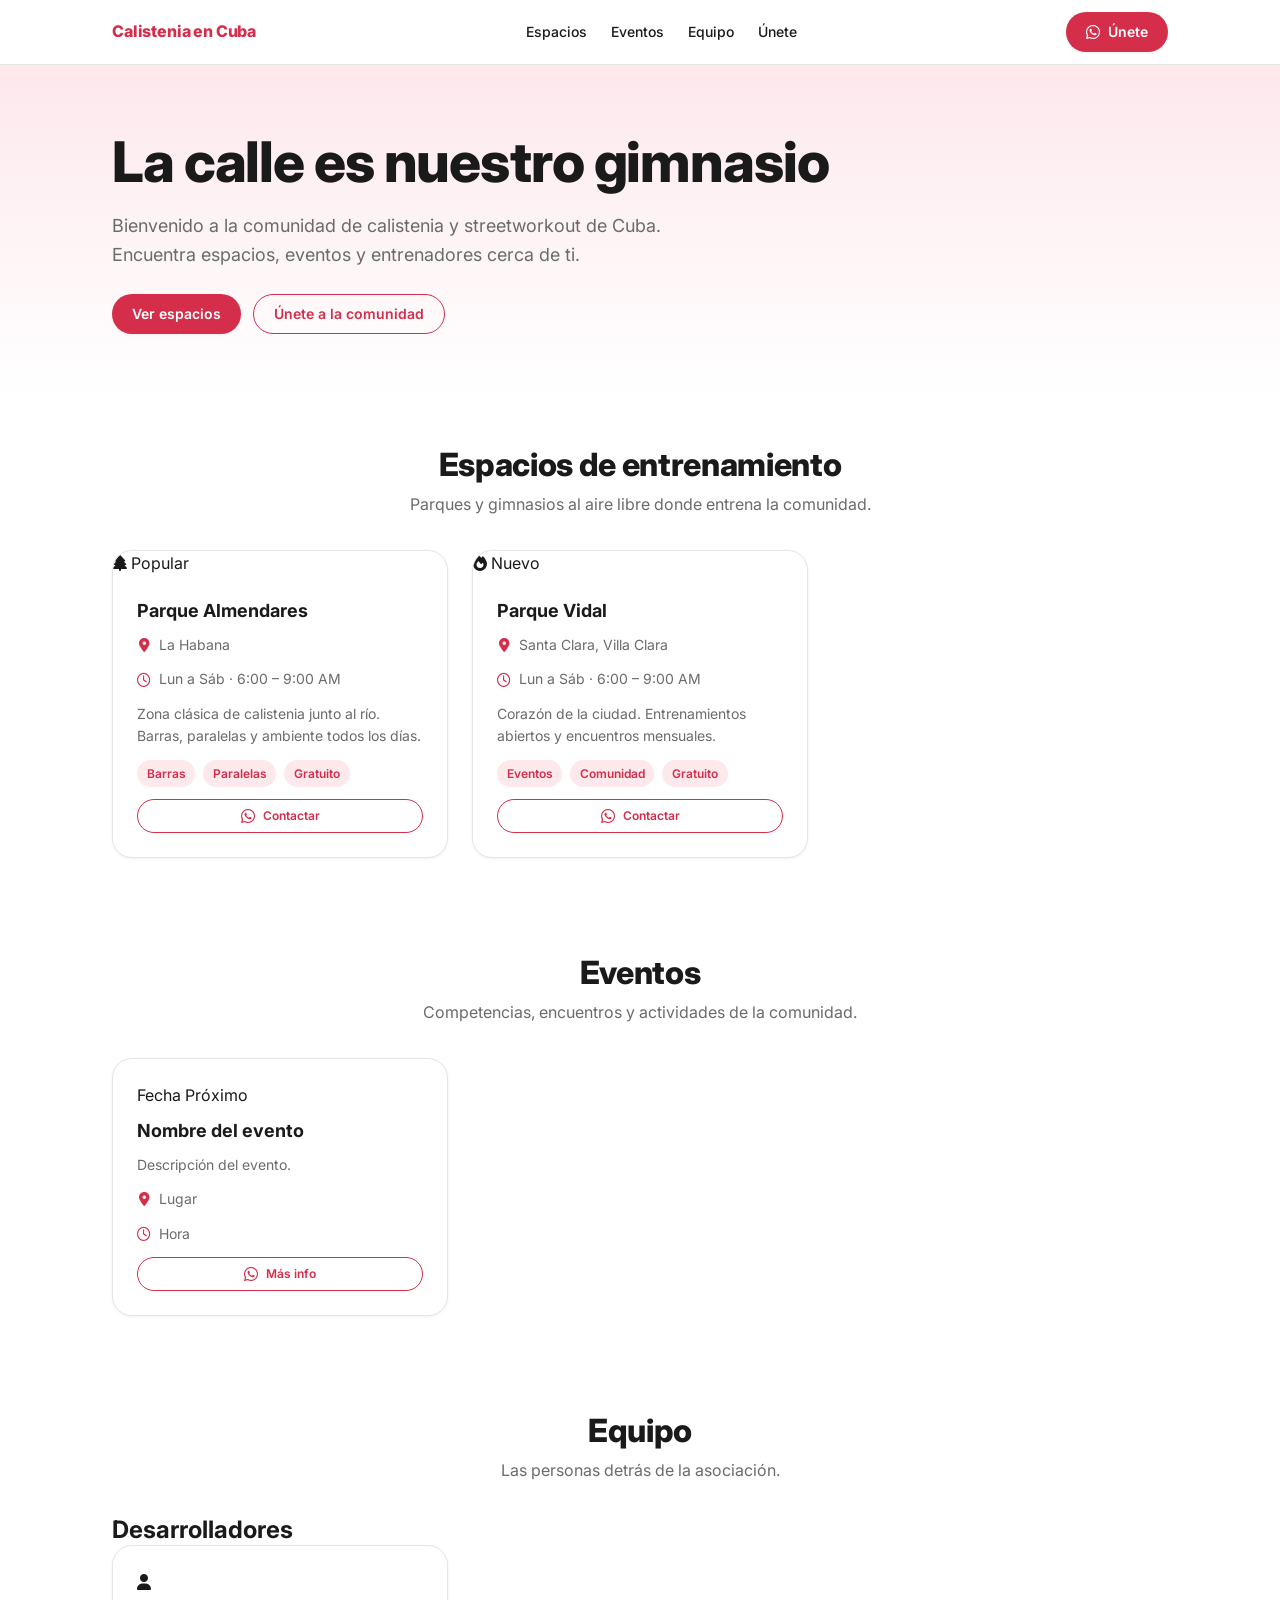
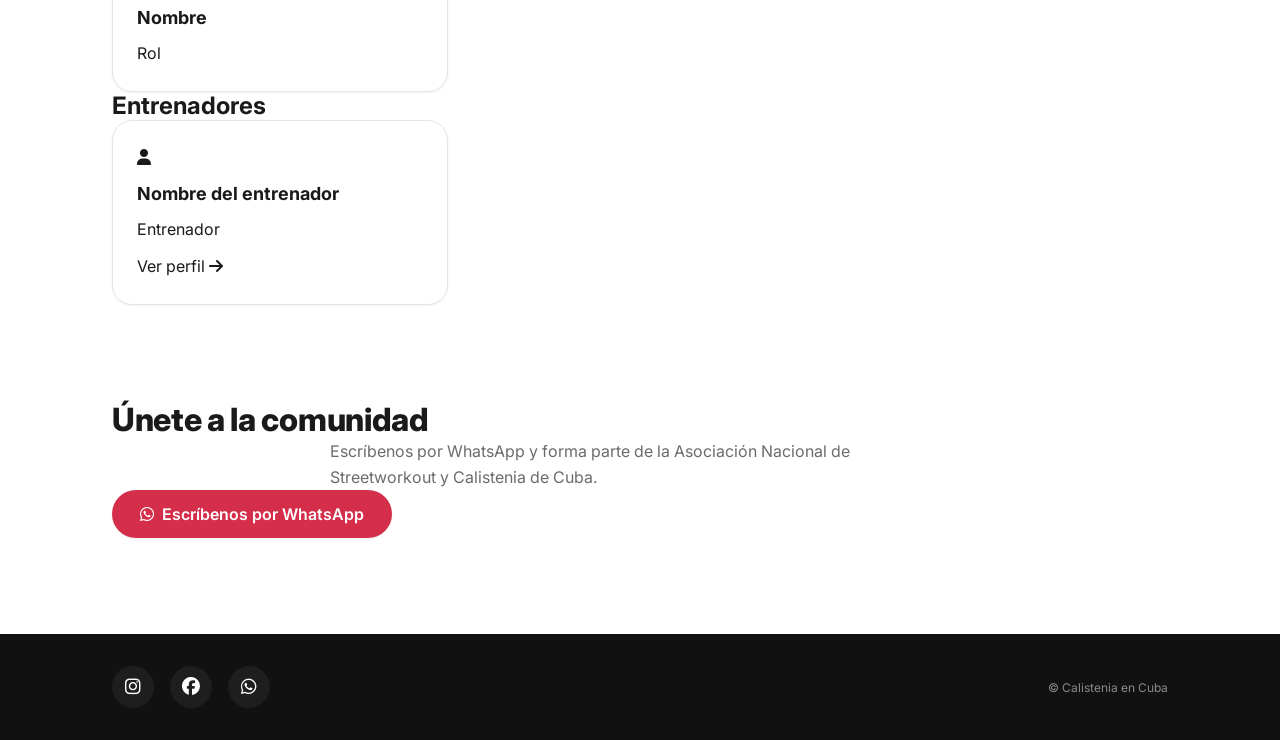
==== commit 23386455: "Update index.html" ====
--- a/index.html
+++ b/index.html
@@ -79,43 +79,89 @@
     </section>
 
     <!-- ---------- ESPACIOS ---------- -->
-    <section id="espacios" class="section espacios">
-      <div class="container">
-        <header class="section-header">
-          <h2 class="section-title">Espacios de entrenamiento</h2>
-          <p class="section-subtitle">
-            Parques y gimnasios al aire libre donde entrena la comunidad.
-          </p>
-        </header>
-
-        <!-- Las tarjetas se generan en la Fase 3 -->
-        <div class="cards-grid espacios-grid">
-          <!-- Card de espacio (placeholder) -->
-          <article class="card espacio-card">
-            <div class="card-body">
-              <h3 class="card-title">Nombre del espacio</h3>
-              <p class="card-location">
-                <i class="fa-solid fa-location-dot" aria-hidden="true"></i>
-                Ubicación
-              </p>
-              <p class="card-schedule">
-                <i class="fa-regular fa-clock" aria-hidden="true"></i>
-                Horario
-              </p>
-              <p class="card-description">Descripción breve del espacio.</p>
-              <ul class="card-tags">
-                <li class="tag">Tag</li>
-              </ul>
-              <a href="#" class="btn btn-outline btn-sm">
-                <i class="fa-brands fa-whatsapp" aria-hidden="true"></i>
-                Contactar
-              </a>
-            </div>
-          </article>
-        </div>
-      </div>
-    </section>
-
+
+    <!-- ---------- ESPACIOS ---------- -->
+<section id="espacios" class="section espacios">
+  <div class="container">
+    <header class="section-header">
+      <h2 class="section-title">Espacios de entrenamiento</h2>
+      <p class="section-subtitle">
+        Parques y gimnasios al aire libre donde entrena la comunidad.
+      </p>
+    </header>
+
+    <div class="cards-grid espacios-grid">
+
+      <!-- Espacio 1 -->
+      <article class="card espacio-card">
+        <div class="espacio-media" aria-hidden="true">
+          <i class="fa-solid fa-tree"></i>
+          <span class="espacio-badge">Popular</span>
+        </div>
+        <div class="card-body">
+          <h3 class="card-title">Parque Almendares</h3>
+          <p class="card-location">
+            <i class="fa-solid fa-location-dot" aria-hidden="true"></i>
+            La Habana
+          </p>
+          <p class="card-schedule">
+            <i class="fa-regular fa-clock" aria-hidden="true"></i>
+            Lun a Sáb · 6:00 – 9:00 AM
+          </p>
+          <p class="card-description">
+            Zona clásica de calistenia junto al río. Barras, paralelas y ambiente todos los días.
+          </p>
+          <ul class="card-tags">
+            <li class="tag">Barras</li>
+            <li class="tag">Paralelas</li>
+            <li class="tag">Gratuito</li>
+          </ul>
+          <a href="https://wa.me/5359638868?text=Hola%2C%20quiero%20info%20sobre%20Parque%20Almendares"
+             class="btn btn-outline btn-sm"
+             target="_blank" rel="noopener">
+            <i class="fa-brands fa-whatsapp" aria-hidden="true"></i>
+            Contactar
+          </a>
+        </div>
+      </article>
+
+      <!-- Espacio 2 -->
+      <article class="card espacio-card">
+        <div class="espacio-media" aria-hidden="true">
+          <i class="fa-solid fa-fire"></i>
+          <span class="espacio-badge">Nuevo</span>
+        </div>
+        <div class="card-body">
+          <h3 class="card-title">Parque Vidal</h3>
+          <p class="card-location">
+            <i class="fa-solid fa-location-dot" aria-hidden="true"></i>
+            Santa Clara, Villa Clara
+          </p>
+          <p class="card-schedule">
+            <i class="fa-regular fa-clock" aria-hidden="true"></i>
+            Lun a Sáb · 6:00 – 9:00 AM
+          </p>
+          <p class="card-description">
+            Corazón de la ciudad. Entrenamientos abiertos y encuentros mensuales.
+          </p>
+          <ul class="card-tags">
+            <li class="tag">Eventos</li>
+            <li class="tag">Comunidad</li>
+            <li class="tag">Gratuito</li>
+          </ul>
+          <a href="https://wa.me/5359638868?text=Hola%2C%20quiero%20info%20sobre%20Parque%20Vidal"
+             class="btn btn-outline btn-sm"
+             target="_blank" rel="noopener">
+            <i class="fa-brands fa-whatsapp" aria-hidden="true"></i>
+            Contactar
+          </a>
+        </div>
+      </article>
+
+    </div>
+  </div>
+</section>
+    
     <!-- ---------- EVENTOS ---------- -->
     <section id="eventos" class="section eventos">
       <div class="container">
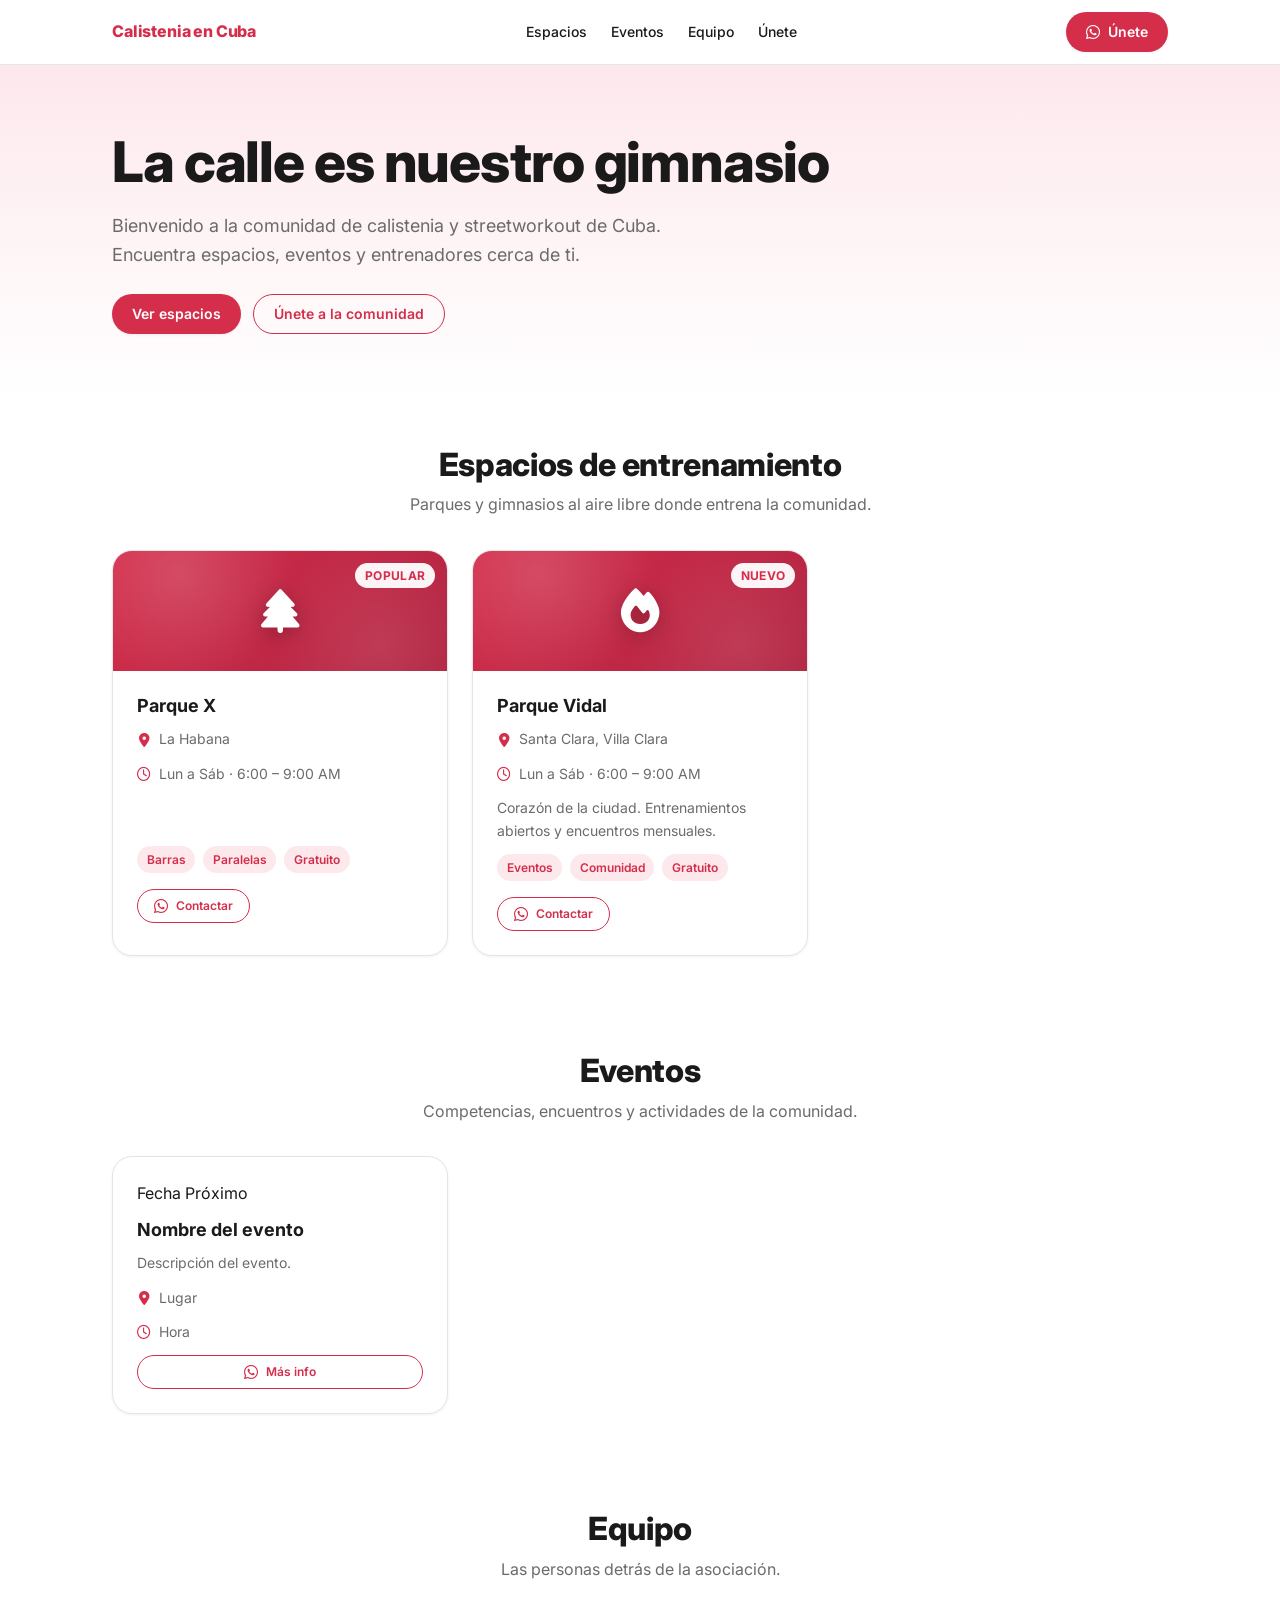
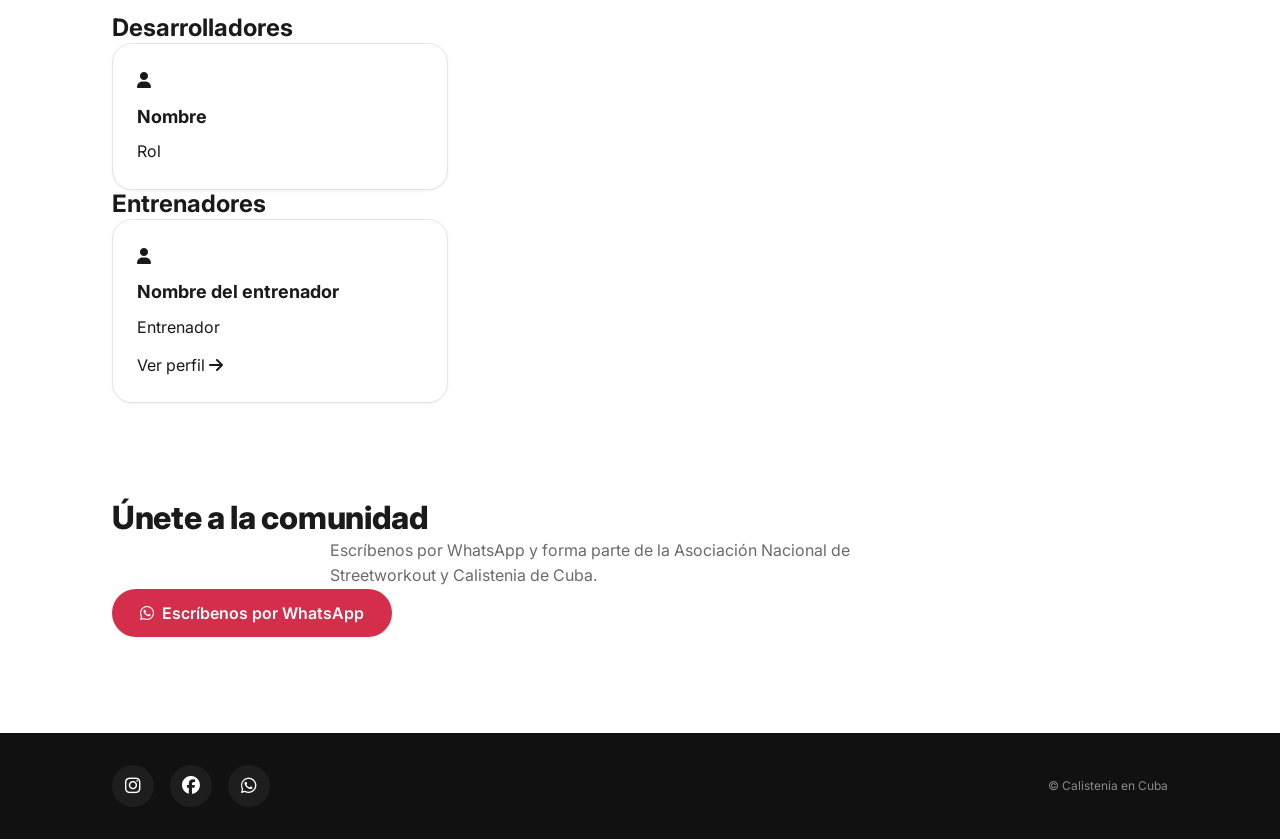
==== commit 480c52ee: "Update index.html" ====
--- a/index.html
+++ b/index.html
@@ -79,8 +79,6 @@
     </section>
 
     <!-- ---------- ESPACIOS ---------- -->
-
-    <!-- ---------- ESPACIOS ---------- -->
 <section id="espacios" class="section espacios">
   <div class="container">
     <header class="section-header">
@@ -99,7 +97,7 @@
           <span class="espacio-badge">Popular</span>
         </div>
         <div class="card-body">
-          <h3 class="card-title">Parque Almendares</h3>
+          <h3 class="card-title">Parque X</h3>
           <p class="card-location">
             <i class="fa-solid fa-location-dot" aria-hidden="true"></i>
             La Habana
@@ -109,7 +107,6 @@
             Lun a Sáb · 6:00 – 9:00 AM
           </p>
           <p class="card-description">
-            Zona clásica de calistenia junto al río. Barras, paralelas y ambiente todos los días.
           </p>
           <ul class="card-tags">
             <li class="tag">Barras</li>
--- a/style.css
+++ b/style.css
@@ -398,6 +398,79 @@
 }
 
 /* =========================================================
+   FASE 3 — SECCIÓN ESPACIOS
+   ========================================================= */
+
+.espacios {
+  background: var(--color-bg);
+}
+
+.espacio-card {
+  display: flex;
+  flex-direction: column;
+}
+
+/* Cabecera visual con icono y color de fondo */
+.espacio-media {
+  position: relative;
+  height: 120px;
+  background: linear-gradient(135deg, var(--color-primary) 0%, var(--color-primary-dark) 100%);
+  display: flex;
+  align-items: center;
+  justify-content: center;
+  color: var(--color-white);
+  font-size: 2.75rem;
+  overflow: hidden;
+}
+
+/* Detalle decorativo sutil */
+.espacio-media::after {
+  content: "";
+  position: absolute;
+  inset: 0;
+  background-image: radial-gradient(circle at 20% 20%, rgba(255,255,255,0.15) 0%, transparent 40%),
+                    radial-gradient(circle at 80% 80%, rgba(255,255,255,0.10) 0%, transparent 40%);
+  pointer-events: none;
+}
+
+.espacio-media i {
+  position: relative;
+  z-index: 1;
+  filter: drop-shadow(0 4px 10px rgba(0,0,0,0.25));
+}
+
+/* Badge sobre la cabecera */
+.espacio-badge {
+  position: absolute;
+  top: var(--space-3);
+  right: var(--space-3);
+  z-index: 2;
+  background: rgba(255, 255, 255, 0.95);
+  color: var(--color-primary);
+  font-size: var(--fs-xs);
+  font-weight: 700;
+  padding: 0.2rem 0.6rem;
+  border-radius: var(--radius-full);
+  text-transform: uppercase;
+  letter-spacing: 0.03em;
+}
+
+/* Ajustes finos del cuerpo de la tarjeta */
+.espacio-card .card-title {
+  font-size: var(--fs-lg);
+}
+
+.espacio-card .card-description {
+  min-height: 2.6em; /* alinea visualmente las tarjetas entre sí */
+}
+
+/* Botón de contacto al fondo, ocupa todo el ancho del body */
+.espacio-card .btn {
+  align-self: flex-start;
+  margin-top: var(--space-1);
+}
+
+/* =========================================================
    11. MEDIA QUERIES (mobile-first → escalamos)
    ========================================================= */
 
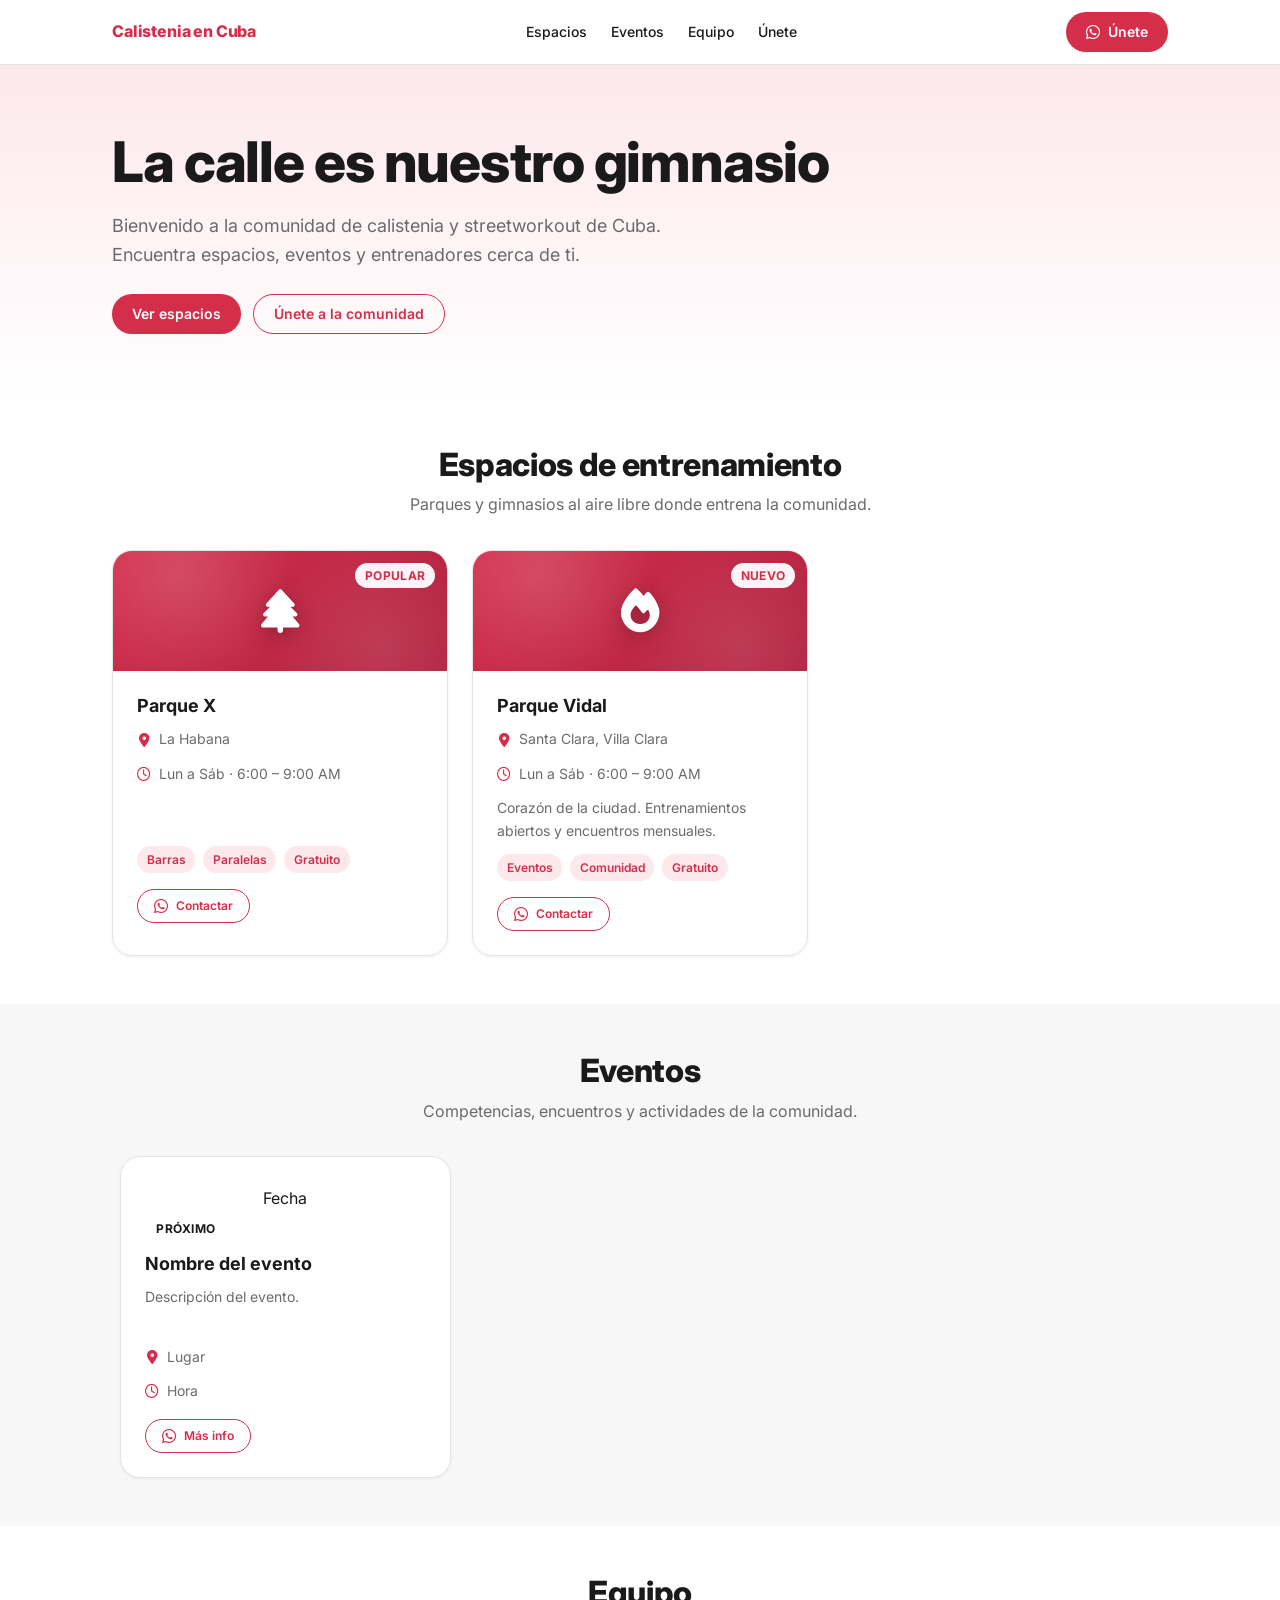
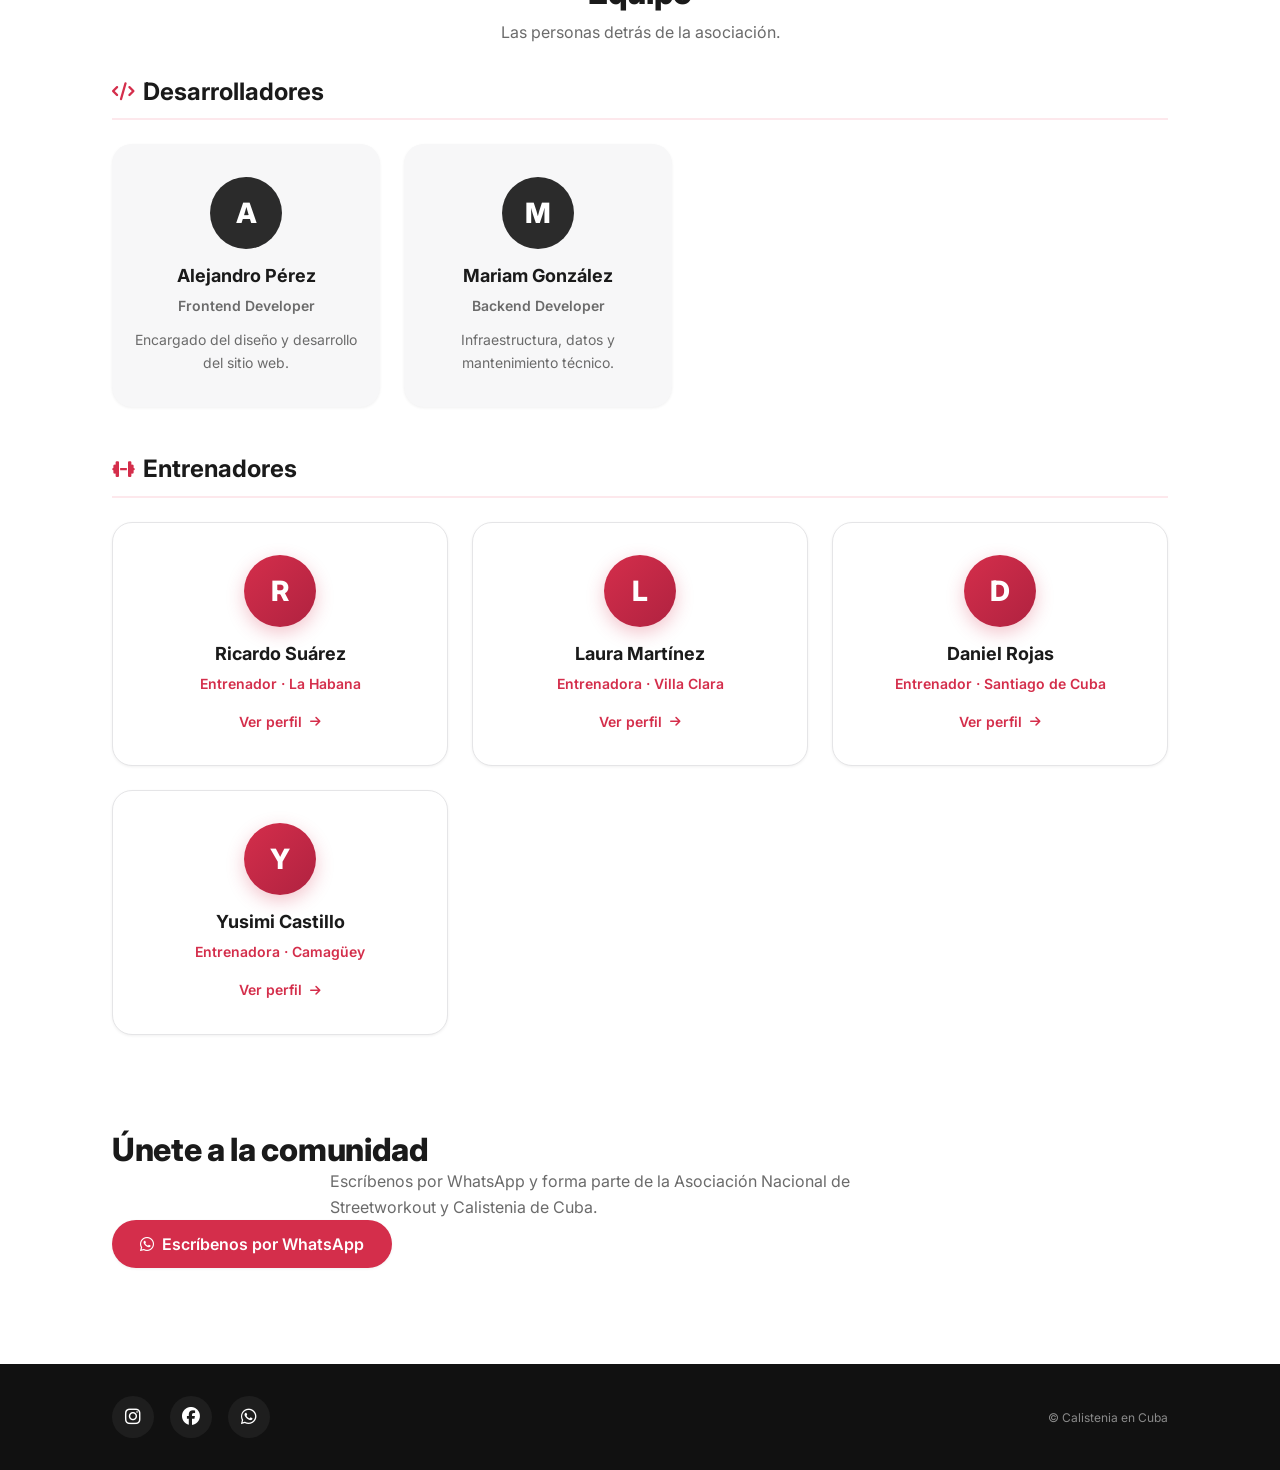
==== commit 584b3088: "Update index.html" ====
--- a/index.html
+++ b/index.html
@@ -198,54 +198,105 @@
     </section>
 
     <!-- ---------- EQUIPO ---------- -->
-    <section id="equipo" class="section equipo">
-      <div class="container">
-        <header class="section-header">
-          <h2 class="section-title">Equipo</h2>
-          <p class="section-subtitle">
-            Las personas detrás de la asociación.
-          </p>
-        </header>
-
-        <!-- Subsección: Desarrolladores -->
-        <div id="desarrolladores" class="equipo-bloque">
-          <h3 class="equipo-subtitulo">Desarrolladores</h3>
-          <!-- Tarjetas no clicables (Fase 5) -->
-          <div class="cards-grid equipo-grid">
-            <article class="card persona-card persona-dev">
-              <div class="card-body">
-                <div class="persona-avatar" aria-hidden="true">
-                  <i class="fa-solid fa-user"></i>
-                </div>
-                <h4 class="persona-nombre">Nombre</h4>
-                <p class="persona-rol">Rol</p>
-              </div>
-            </article>
-          </div>
-        </div>
-
-        <!-- Subsección: Entrenadores -->
-        <div id="entrenadores" class="equipo-bloque">
-          <h3 class="equipo-subtitulo">Entrenadores</h3>
-          <!-- Tarjetas clicables → coach.html?id=X (Fase 5) -->
-          <div class="cards-grid equipo-grid">
-            <a class="card persona-card persona-coach" href="coach.html?id=1">
-              <div class="card-body">
-                <div class="persona-avatar" aria-hidden="true">
-                  <i class="fa-solid fa-user"></i>
-                </div>
-                <h4 class="persona-nombre">Nombre del entrenador</h4>
-                <p class="persona-rol">Entrenador</p>
-                <span class="persona-link">
-                  Ver perfil <i class="fa-solid fa-arrow-right" aria-hidden="true"></i>
-                </span>
-              </div>
-            </a>
-          </div>
-        </div>
-
-      </div>
-    </section>
+<section id="equipo" class="section equipo">
+  <div class="container">
+    <header class="section-header">
+      <h2 class="section-title">Equipo</h2>
+      <p class="section-subtitle">
+        Las personas detrás de la asociación.
+      </p>
+    </header>
+
+    <!-- Subsección: Desarrolladores -->
+    <div id="desarrolladores" class="equipo-bloque">
+      <h3 class="equipo-subtitulo">
+        <i class="fa-solid fa-code" aria-hidden="true"></i>
+        Desarrolladores
+      </h3>
+      <div class="cards-grid equipo-grid">
+
+        <article class="card persona-card persona-dev">
+          <div class="card-body">
+            <div class="persona-avatar" aria-hidden="true">A</div>
+            <h4 class="persona-nombre">Alejandro Pérez</h4>
+            <p class="persona-rol">Frontend Developer</p>
+            <p class="persona-desc">
+              Encargado del diseño y desarrollo del sitio web.
+            </p>
+          </div>
+        </article>
+
+        <article class="card persona-card persona-dev">
+          <div class="card-body">
+            <div class="persona-avatar" aria-hidden="true">M</div>
+            <h4 class="persona-nombre">Mariam González</h4>
+            <p class="persona-rol">Backend Developer</p>
+            <p class="persona-desc">
+              Infraestructura, datos y mantenimiento técnico.
+            </p>
+          </div>
+        </article>
+
+      </div>
+    </div>
+
+    <!-- Subsección: Entrenadores -->
+    <div id="entrenadores" class="equipo-bloque">
+      <h3 class="equipo-subtitulo">
+        <i class="fa-solid fa-dumbbell" aria-hidden="true"></i>
+        Entrenadores
+      </h3>
+      <div class="cards-grid equipo-grid">
+
+        <a class="card persona-card persona-coach" href="coach.html?id=1">
+          <div class="card-body">
+            <div class="persona-avatar" aria-hidden="true">R</div>
+            <h4 class="persona-nombre">Ricardo Suárez</h4>
+            <p class="persona-rol">Entrenador · La Habana</p>
+            <span class="persona-link">
+              Ver perfil <i class="fa-solid fa-arrow-right" aria-hidden="true"></i>
+            </span>
+          </div>
+        </a>
+
+        <a class="card persona-card persona-coach" href="coach.html?id=2">
+          <div class="card-body">
+            <div class="persona-avatar" aria-hidden="true">L</div>
+            <h4 class="persona-nombre">Laura Martínez</h4>
+            <p class="persona-rol">Entrenadora · Villa Clara</p>
+            <span class="persona-link">
+              Ver perfil <i class="fa-solid fa-arrow-right" aria-hidden="true"></i>
+            </span>
+          </div>
+        </a>
+
+        <a class="card persona-card persona-coach" href="coach.html?id=3">
+          <div class="card-body">
+            <div class="persona-avatar" aria-hidden="true">D</div>
+            <h4 class="persona-nombre">Daniel Rojas</h4>
+            <p class="persona-rol">Entrenador · Santiago de Cuba</p>
+            <span class="persona-link">
+              Ver perfil <i class="fa-solid fa-arrow-right" aria-hidden="true"></i>
+            </span>
+          </div>
+        </a>
+
+        <a class="card persona-card persona-coach" href="coach.html?id=4">
+          <div class="card-body">
+            <div class="persona-avatar" aria-hidden="true">Y</div>
+            <h4 class="persona-nombre">Yusimi Castillo</h4>
+            <p class="persona-rol">Entrenadora · Camagüey</p>
+            <span class="persona-link">
+              Ver perfil <i class="fa-solid fa-arrow-right" aria-hidden="true"></i>
+            </span>
+          </div>
+        </a>
+
+      </div>
+    </div>
+
+  </div>
+</section>
 
     <!-- ---------- ÚNETE ---------- -->
     <section id="unete" class="section unete">
--- a/style.css
+++ b/style.css
@@ -471,6 +471,268 @@
 }
 
 /* =========================================================
+   FASE 4 — SECCIÓN EVENTOS
+   ========================================================= */
+
+.eventos {
+  background: var(--color-bg-soft);
+}
+
+.evento-card {
+  display: flex;
+  flex-direction: column;
+}
+
+/* Cabecera con fecha destacada + estado */
+.evento-media {
+  position: relative;
+  display: flex;
+  align-items: center;
+  justify-content: space-between;
+  gap: var(--space-3);
+  padding: var(--space-4) var(--space-5);
+  background: linear-gradient(135deg, var(--color-primary) 0%, var(--color-primary-dark) 100%);
+  color: var(--color-white);
+}
+
+/* Bloque de fecha estilo calendario */
+.evento-fecha {
+  display: flex;
+  flex-direction: column;
+  align-items: center;
+  justify-content: center;
+  background: rgba(255, 255, 255, 0.18);
+  border: 1px solid rgba(255, 255, 255, 0.35);
+  border-radius: var(--radius);
+  padding: var(--space-2) var(--space-4);
+  backdrop-filter: blur(4px);
+  line-height: 1;
+}
+
+.evento-dia {
+  font-size: 1.75rem;
+  font-weight: 800;
+  letter-spacing: -0.02em;
+}
+
+.evento-mes {
+  font-size: var(--fs-xs);
+  text-transform: uppercase;
+  letter-spacing: 0.08em;
+  font-weight: 600;
+  opacity: 0.9;
+  margin-top: 2px;
+}
+
+/* Badges de estado */
+.evento-estado {
+  font-size: var(--fs-xs);
+  font-weight: 700;
+  padding: 0.3rem 0.7rem;
+  border-radius: var(--radius-full);
+  text-transform: uppercase;
+  letter-spacing: 0.04em;
+  white-space: nowrap;
+}
+
+.estado-proximo {
+  background: #ffffff;
+  color: var(--color-primary);
+}
+
+.estado-mes {
+  background: #ffe9c2;
+  color: #9a5b00;
+}
+
+.estado-pasado {
+  background: rgba(255, 255, 255, 0.85);
+  color: #555;
+}
+
+/* Tarjeta finalizada: atenuada */
+.evento-pasado {
+  opacity: 0.85;
+}
+
+.evento-pasado .card-title {
+  color: var(--color-text-muted);
+}
+
+/* Ajuste fino del body */
+.evento-card .card-description {
+  min-height: 3.4em;
+}
+
+.evento-card .btn {
+  align-self: flex-start;
+  margin-top: var(--space-1);
+}
+
+/* Ajuste de grid: 3 eventos → 3 columnas en desktop está bien,
+   pero limitamos el ancho para que no se estiren demasiado */
+@media (min-width: 900px) {
+  .eventos-grid {
+    max-width: 1040px;
+    margin-inline: auto;
+  }
+}
+
+/* =========================================================
+   FASE 5 — SECCIÓN EQUIPO
+   ========================================================= */
+
+.equipo {
+  background: var(--color-bg);
+}
+
+/* Bloques (devs / entrenadores) */
+.equipo-bloque {
+  margin-bottom: var(--space-7);
+}
+
+.equipo-bloque:last-child {
+  margin-bottom: 0;
+}
+
+.equipo-subtitulo {
+  display: flex;
+  align-items: center;
+  gap: var(--space-2);
+  font-size: var(--fs-xl);
+  font-weight: 700;
+  margin-bottom: var(--space-5);
+  padding-bottom: var(--space-3);
+  border-bottom: 2px solid var(--color-primary-soft);
+  color: var(--color-text);
+}
+
+.equipo-subtitulo i {
+  color: var(--color-primary);
+  font-size: var(--fs-lg);
+}
+
+/* Tarjetas de persona */
+.persona-card .card-body {
+  align-items: center;
+  text-align: center;
+  gap: var(--space-2);
+  padding: var(--space-6) var(--space-4);
+}
+
+.persona-avatar {
+  display: flex;
+  align-items: center;
+  justify-content: center;
+  width: 72px;
+  height: 72px;
+  border-radius: var(--radius-full);
+  background: linear-gradient(135deg, var(--color-primary) 0%, var(--color-primary-dark) 100%);
+  color: var(--color-white);
+  font-size: 1.75rem;
+  font-weight: 800;
+  letter-spacing: -0.02em;
+  margin-bottom: var(--space-2);
+  box-shadow: 0 6px 18px rgba(212, 46, 75, 0.28);
+}
+
+.persona-nombre {
+  font-size: var(--fs-lg);
+  font-weight: 700;
+  line-height: 1.2;
+}
+
+.persona-rol {
+  font-size: var(--fs-sm);
+  color: var(--color-primary);
+  font-weight: 600;
+}
+
+.persona-desc {
+  font-size: var(--fs-sm);
+  color: var(--color-text-muted);
+  margin-top: var(--space-1);
+}
+
+/* Tarjetas de desarrollador: más sobrias */
+.persona-dev {
+  background: var(--color-bg-soft);
+  border-color: transparent;
+}
+
+.persona-dev:hover {
+  transform: none;
+  box-shadow: var(--shadow-sm);
+  border-color: transparent;
+}
+
+.persona-dev .persona-avatar {
+  background: #2b2b2b;
+  box-shadow: none;
+}
+
+.persona-dev .persona-rol {
+  color: var(--color-text-muted);
+}
+
+/* Tarjetas de entrenador: clicables, con acento */
+.persona-coach {
+  cursor: pointer;
+  position: relative;
+  border-color: var(--color-border);
+}
+
+.persona-coach:hover {
+  border-color: var(--color-primary);
+  box-shadow: var(--shadow-lg);
+}
+
+.persona-link {
+  display: inline-flex;
+  align-items: center;
+  gap: var(--space-2);
+  margin-top: var(--space-2);
+  font-size: var(--fs-sm);
+  font-weight: 600;
+  color: var(--color-primary);
+  transition: gap var(--t-fast);
+}
+
+.persona-coach:hover .persona-link {
+  gap: var(--space-3);
+}
+
+.persona-link i {
+  font-size: var(--fs-xs);
+  transition: transform var(--t-fast);
+}
+
+.persona-coach:hover .persona-link i {
+  transform: translateX(3px);
+}
+
+/* Grid específico del equipo */
+@media (min-width: 640px) {
+  .equipo-grid {
+    grid-template-columns: repeat(2, 1fr);
+  }
+}
+
+@media (min-width: 900px) {
+  .equipo-grid {
+    grid-template-columns: repeat(4, 1fr);
+  }
+
+  /* Si solo hay 2 devs, que no se estiren a 4 columnas */
+  .persona-dev + .persona-dev ~ .persona-dev { /* nada, placeholder */ }
+
+  #desarrolladores .equipo-grid {
+    grid-template-columns: repeat(2, 1fr);
+    max-width: 560px;
+  }
+}
+
+/* =========================================================
    11. MEDIA QUERIES (mobile-first → escalamos)
    ========================================================= */
 
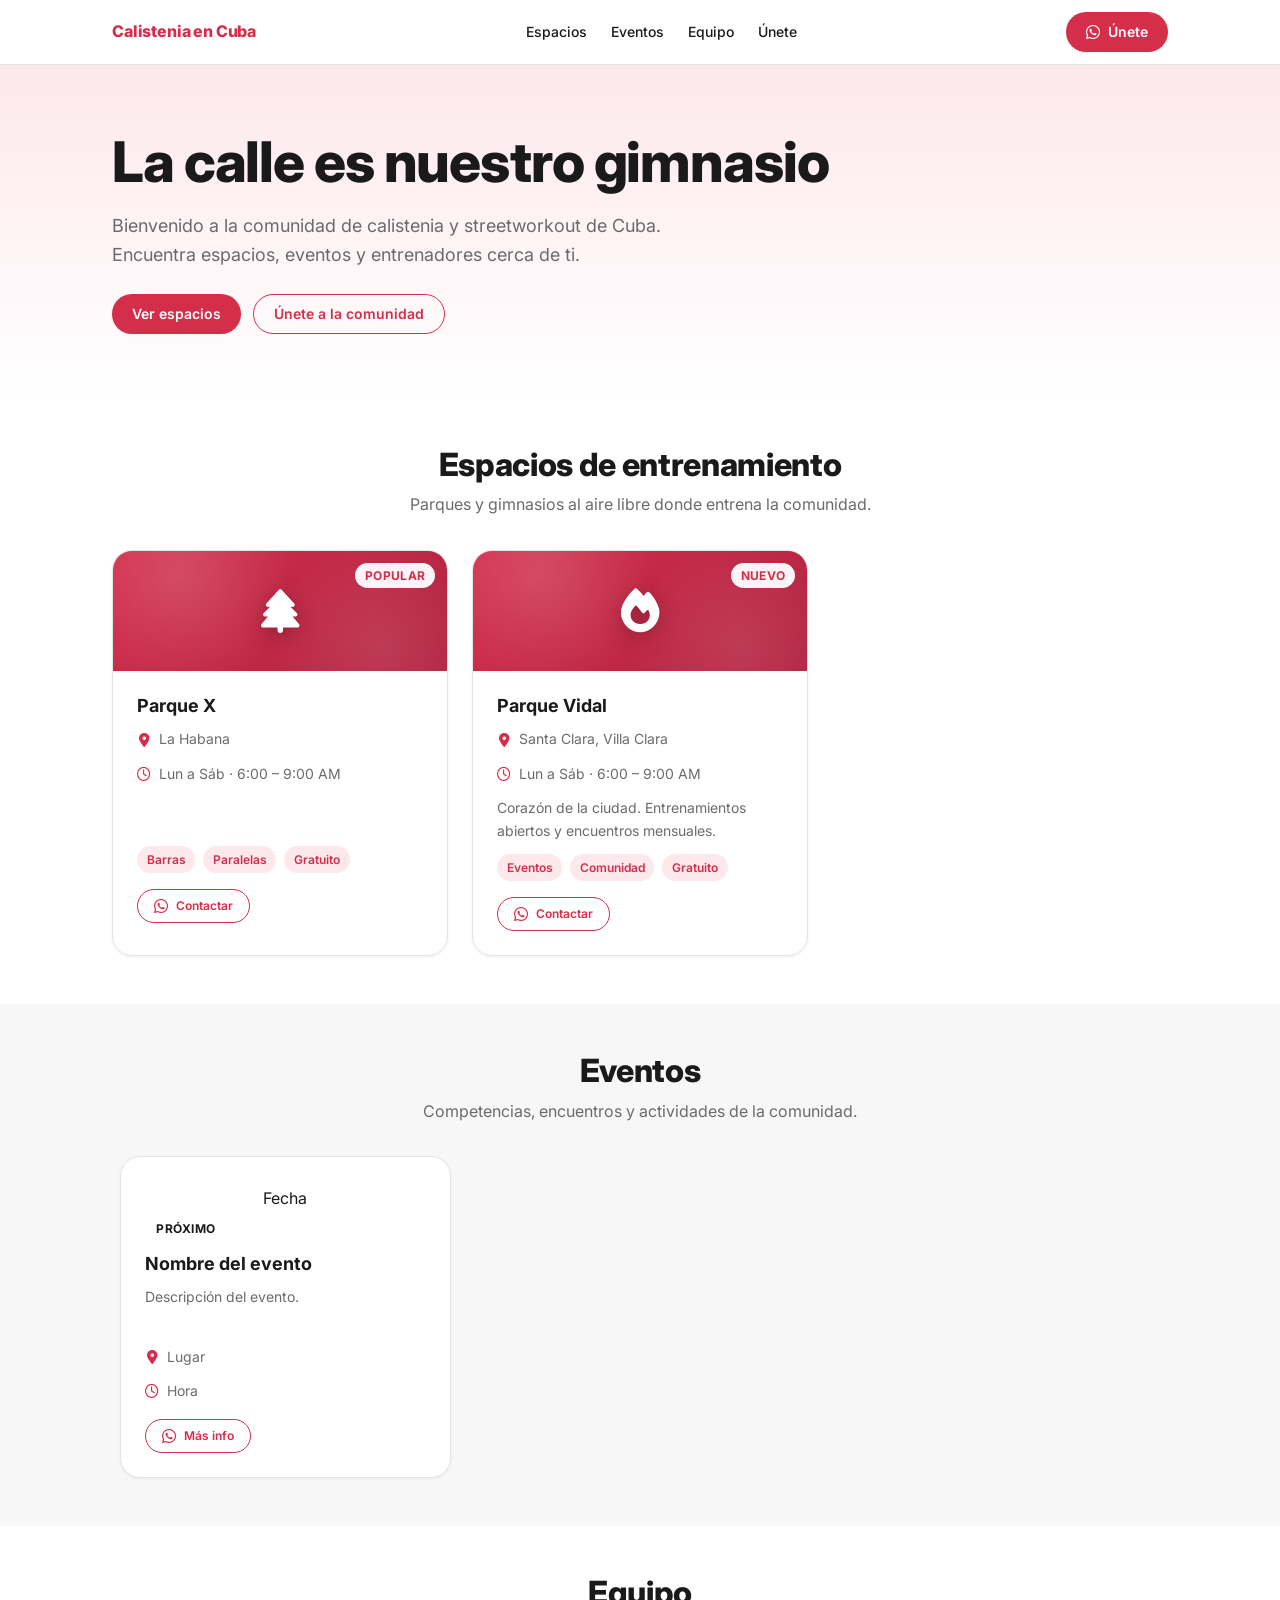
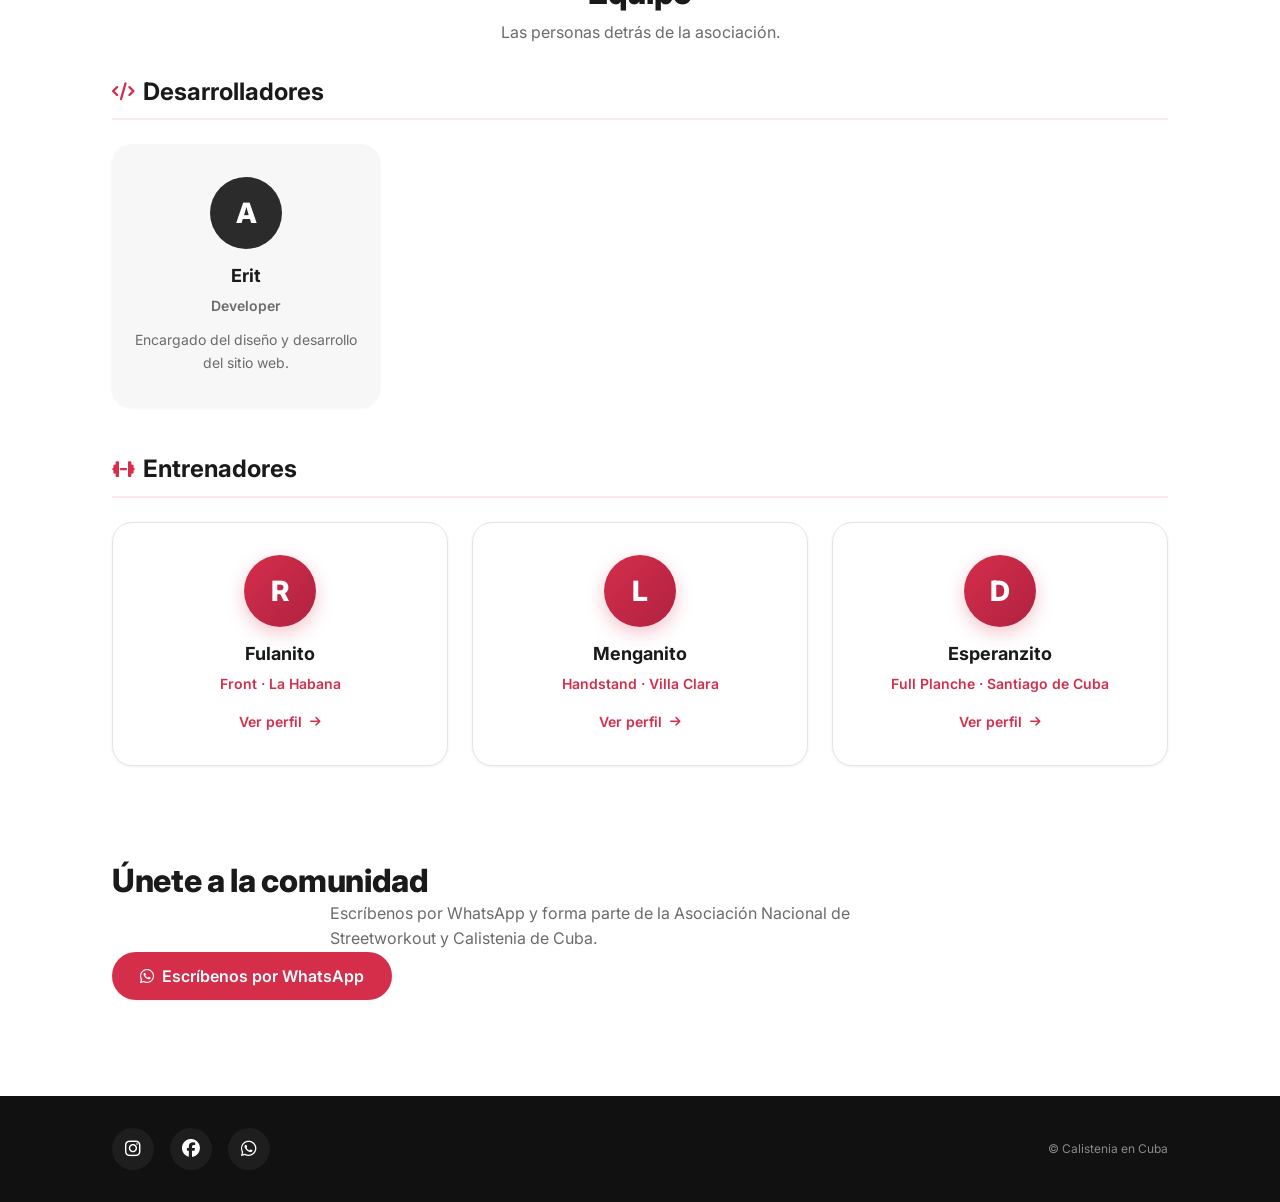
==== commit 0862db2b: "Update index.html" ====
--- a/index.html
+++ b/index.html
@@ -218,25 +218,13 @@
         <article class="card persona-card persona-dev">
           <div class="card-body">
             <div class="persona-avatar" aria-hidden="true">A</div>
-            <h4 class="persona-nombre">Alejandro Pérez</h4>
-            <p class="persona-rol">Frontend Developer</p>
+            <h4 class="persona-nombre">Erit</h4>
+            <p class="persona-rol">Developer</p>
             <p class="persona-desc">
               Encargado del diseño y desarrollo del sitio web.
             </p>
           </div>
         </article>
-
-        <article class="card persona-card persona-dev">
-          <div class="card-body">
-            <div class="persona-avatar" aria-hidden="true">M</div>
-            <h4 class="persona-nombre">Mariam González</h4>
-            <p class="persona-rol">Backend Developer</p>
-            <p class="persona-desc">
-              Infraestructura, datos y mantenimiento técnico.
-            </p>
-          </div>
-        </article>
-
       </div>
     </div>
 
@@ -251,8 +239,8 @@
         <a class="card persona-card persona-coach" href="coach.html?id=1">
           <div class="card-body">
             <div class="persona-avatar" aria-hidden="true">R</div>
-            <h4 class="persona-nombre">Ricardo Suárez</h4>
-            <p class="persona-rol">Entrenador · La Habana</p>
+            <h4 class="persona-nombre">Fulanito</h4>
+            <p class="persona-rol">Front · La Habana</p>
             <span class="persona-link">
               Ver perfil <i class="fa-solid fa-arrow-right" aria-hidden="true"></i>
             </span>
@@ -262,8 +250,8 @@
         <a class="card persona-card persona-coach" href="coach.html?id=2">
           <div class="card-body">
             <div class="persona-avatar" aria-hidden="true">L</div>
-            <h4 class="persona-nombre">Laura Martínez</h4>
-            <p class="persona-rol">Entrenadora · Villa Clara</p>
+            <h4 class="persona-nombre">Menganito</h4>
+            <p class="persona-rol">Handstand · Villa Clara</p>
             <span class="persona-link">
               Ver perfil <i class="fa-solid fa-arrow-right" aria-hidden="true"></i>
             </span>
@@ -273,19 +261,8 @@
         <a class="card persona-card persona-coach" href="coach.html?id=3">
           <div class="card-body">
             <div class="persona-avatar" aria-hidden="true">D</div>
-            <h4 class="persona-nombre">Daniel Rojas</h4>
-            <p class="persona-rol">Entrenador · Santiago de Cuba</p>
-            <span class="persona-link">
-              Ver perfil <i class="fa-solid fa-arrow-right" aria-hidden="true"></i>
-            </span>
-          </div>
-        </a>
-
-        <a class="card persona-card persona-coach" href="coach.html?id=4">
-          <div class="card-body">
-            <div class="persona-avatar" aria-hidden="true">Y</div>
-            <h4 class="persona-nombre">Yusimi Castillo</h4>
-            <p class="persona-rol">Entrenadora · Camagüey</p>
+            <h4 class="persona-nombre">Esperanzito</h4>
+            <p class="persona-rol">Full Planche · Santiago de Cuba</p>
             <span class="persona-link">
               Ver perfil <i class="fa-solid fa-arrow-right" aria-hidden="true"></i>
             </span>
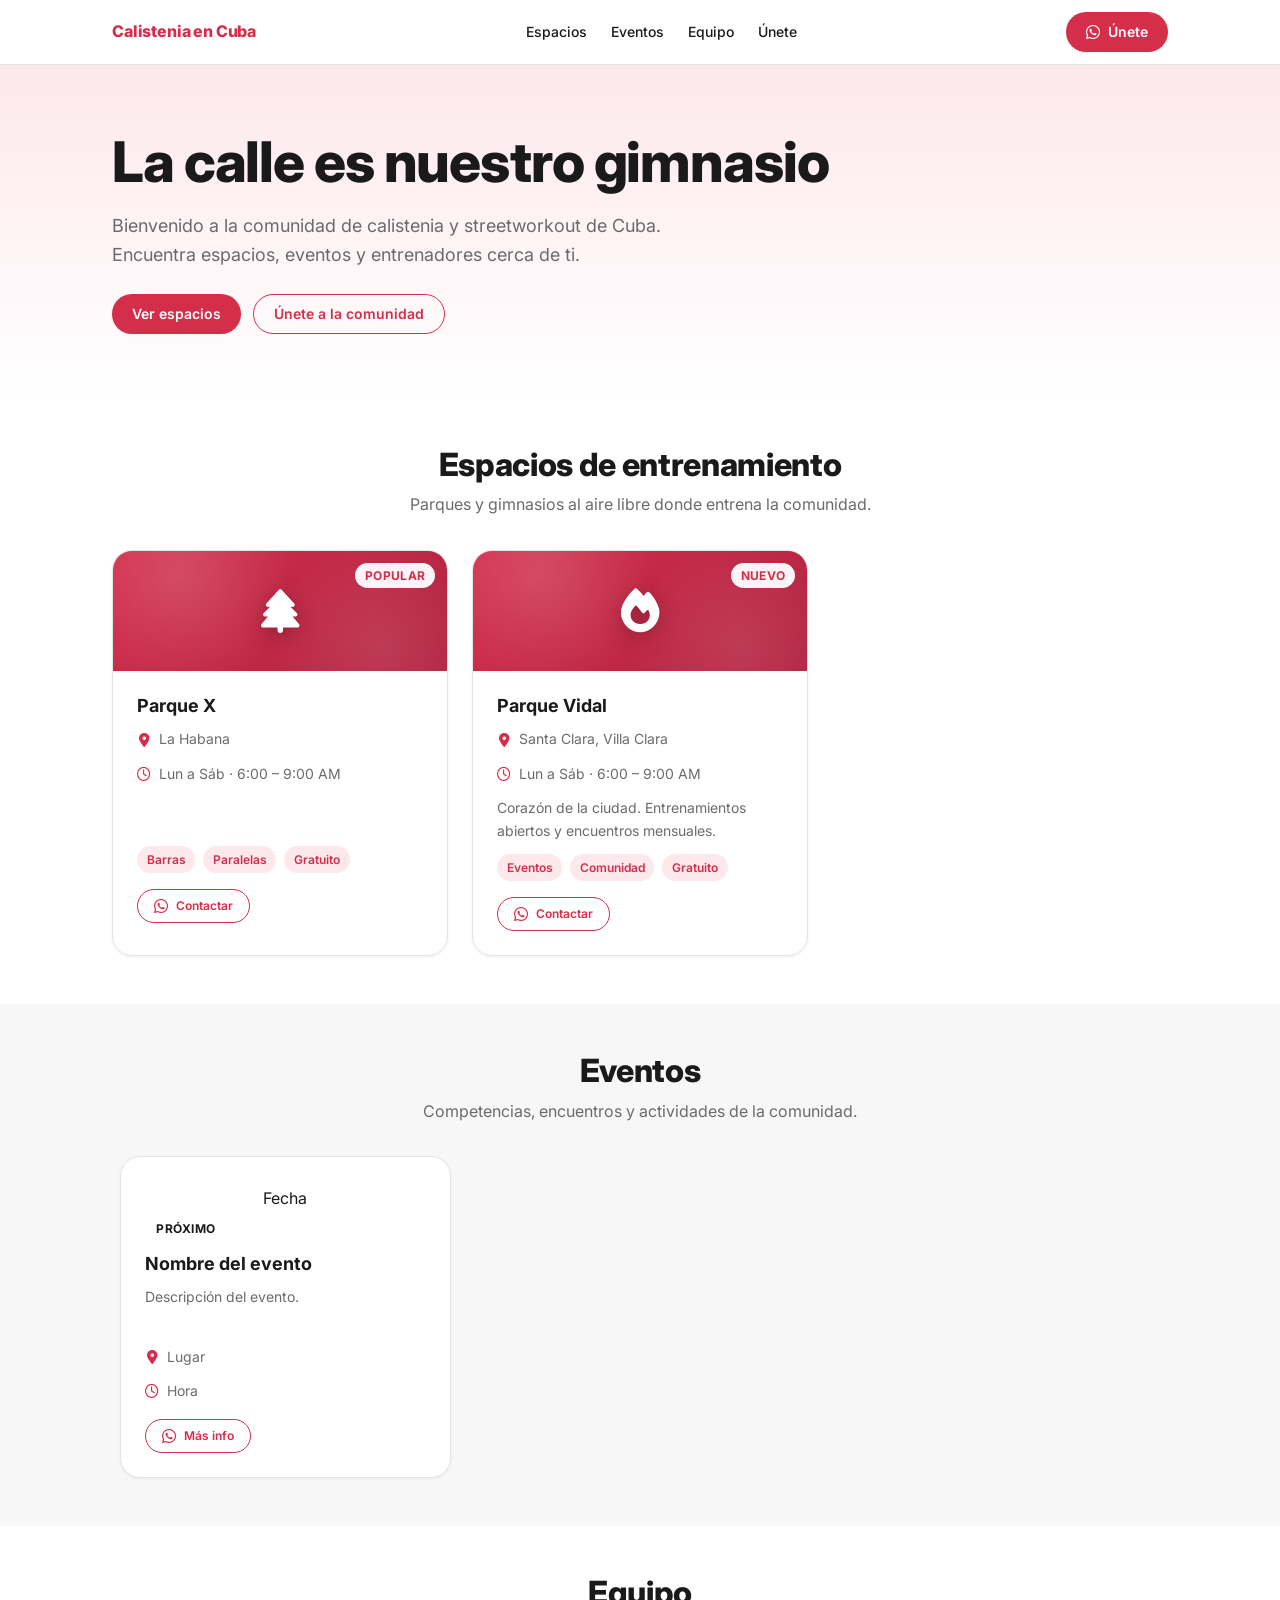
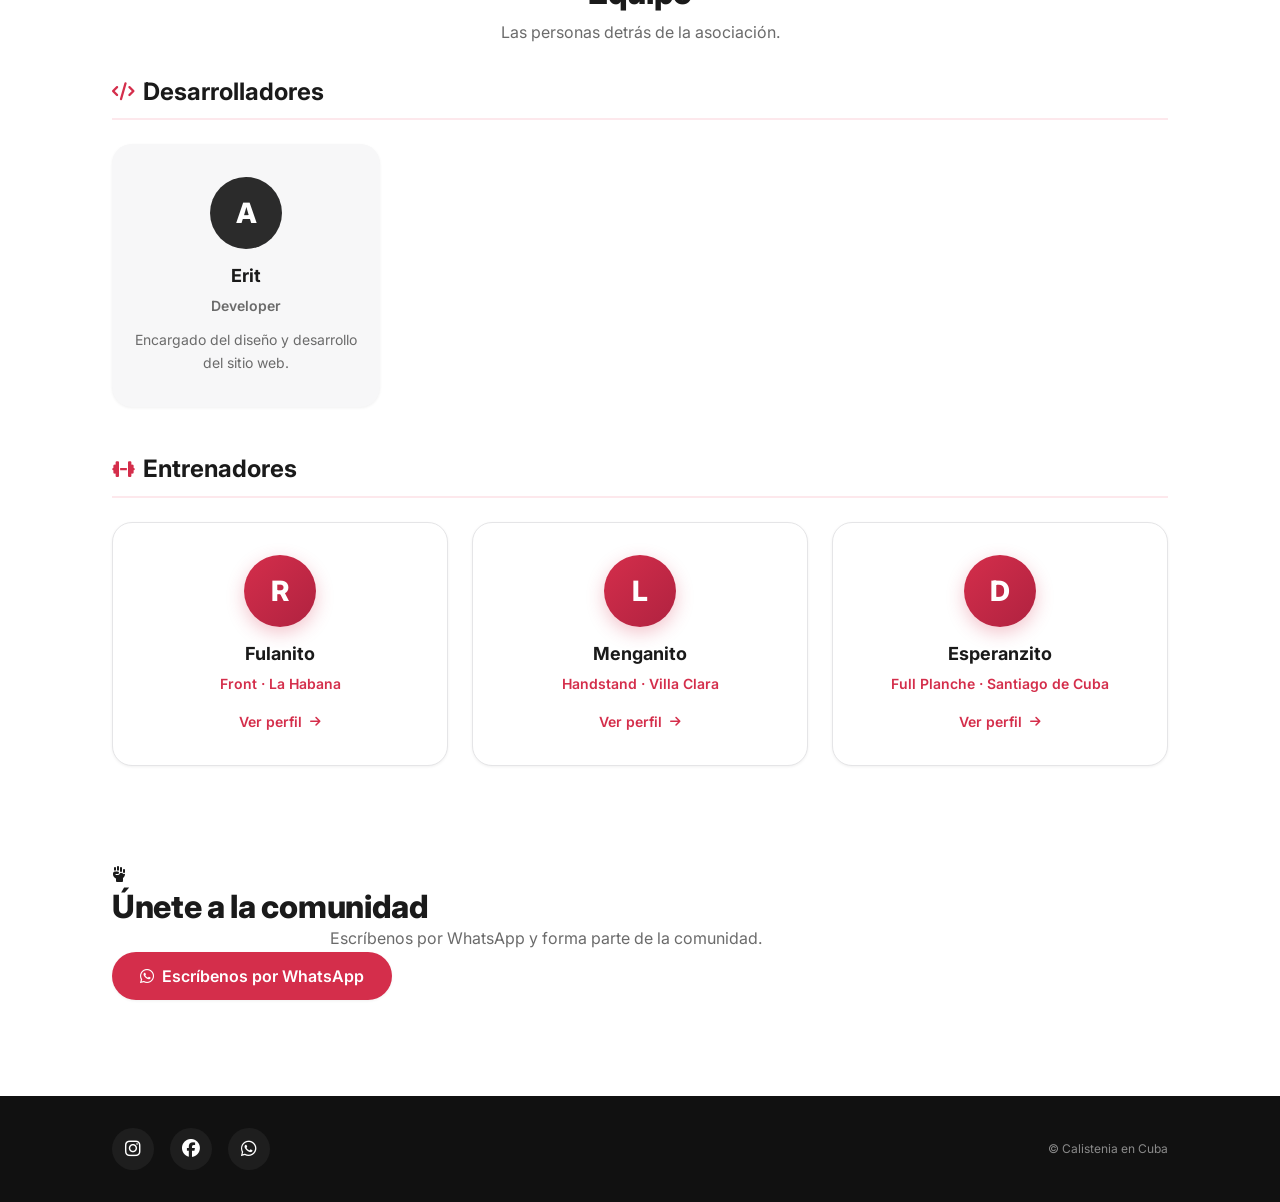
==== commit 1f9a0996: "Update index.html" ====
--- a/index.html
+++ b/index.html
@@ -276,22 +276,23 @@
 </section>
 
     <!-- ---------- ÚNETE ---------- -->
-    <section id="unete" class="section unete">
-      <div class="container unete-inner">
-        <h2 class="section-title">Únete a la comunidad</h2>
-        <p class="section-subtitle">
-          Escríbenos por WhatsApp y forma parte de la Asociación Nacional
-          de Streetworkout y Calistenia de Cuba.
-        </p>
-        <a href="https://wa.me/5359638868"
-           class="btn btn-primary btn-lg"
-           target="_blank" rel="noopener">
-          <i class="fa-brands fa-whatsapp" aria-hidden="true"></i>
-          Escríbenos por WhatsApp
-        </a>
-      </div>
-    </section>
-
+<section id="unete" class="section unete">
+  <div class="container unete-inner">
+    <div class="unete-icono" aria-hidden="true">
+      <i class="fa-solid fa-hand-fist"></i>
+    </div>
+    <h2 class="section-title">Únete a la comunidad</h2>
+    <p class="section-subtitle">
+      Escríbenos por WhatsApp y forma parte de la comunidad.
+    </p>
+    <a href="https://wa.me/5359638868?text=Hola%2C%20quiero%20unirme%20a%20la%20comunidad%20de%20calistenia"
+       class="btn btn-primary btn-lg"
+       target="_blank" rel="noopener">
+      <i class="fa-brands fa-whatsapp" aria-hidden="true"></i>
+      Escríbenos por WhatsApp
+    </a>
+  </div>
+</section>
   </main>
 
   <!-- ===================== FOOTER ===================== -->
--- a/style.css
+++ b/style.css
@@ -733,6 +733,160 @@
 }
 
 /* =========================================================
+   FASE 5 — SECCIÓN EQUIPO
+   ========================================================= */
+
+.equipo {
+  background: var(--color-bg);
+}
+
+/* Bloques (devs / entrenadores) */
+.equipo-bloque {
+  margin-bottom: var(--space-7);
+}
+
+.equipo-bloque:last-child {
+  margin-bottom: 0;
+}
+
+.equipo-subtitulo {
+  display: flex;
+  align-items: center;
+  gap: var(--space-2);
+  font-size: var(--fs-xl);
+  font-weight: 700;
+  margin-bottom: var(--space-5);
+  padding-bottom: var(--space-3);
+  border-bottom: 2px solid var(--color-primary-soft);
+  color: var(--color-text);
+}
+
+.equipo-subtitulo i {
+  color: var(--color-primary);
+  font-size: var(--fs-lg);
+}
+
+/* Tarjetas de persona */
+.persona-card .card-body {
+  align-items: center;
+  text-align: center;
+  gap: var(--space-2);
+  padding: var(--space-6) var(--space-4);
+}
+
+.persona-avatar {
+  display: flex;
+  align-items: center;
+  justify-content: center;
+  width: 72px;
+  height: 72px;
+  border-radius: var(--radius-full);
+  background: linear-gradient(135deg, var(--color-primary) 0%, var(--color-primary-dark) 100%);
+  color: var(--color-white);
+  font-size: 1.75rem;
+  font-weight: 800;
+  letter-spacing: -0.02em;
+  margin-bottom: var(--space-2);
+  box-shadow: 0 6px 18px rgba(212, 46, 75, 0.28);
+}
+
+.persona-nombre {
+  font-size: var(--fs-lg);
+  font-weight: 700;
+  line-height: 1.2;
+}
+
+.persona-rol {
+  font-size: var(--fs-sm);
+  color: var(--color-primary);
+  font-weight: 600;
+}
+
+.persona-desc {
+  font-size: var(--fs-sm);
+  color: var(--color-text-muted);
+  margin-top: var(--space-1);
+}
+
+/* Tarjetas de desarrollador: más sobrias */
+.persona-dev {
+  background: var(--color-bg-soft);
+  border-color: transparent;
+}
+
+.persona-dev:hover {
+  transform: none;
+  box-shadow: var(--shadow-sm);
+  border-color: transparent;
+}
+
+.persona-dev .persona-avatar {
+  background: #2b2b2b;
+  box-shadow: none;
+}
+
+.persona-dev .persona-rol {
+  color: var(--color-text-muted);
+}
+
+/* Tarjetas de entrenador: clicables, con acento */
+.persona-coach {
+  cursor: pointer;
+  position: relative;
+  border-color: var(--color-border);
+}
+
+.persona-coach:hover {
+  border-color: var(--color-primary);
+  box-shadow: var(--shadow-lg);
+}
+
+.persona-link {
+  display: inline-flex;
+  align-items: center;
+  gap: var(--space-2);
+  margin-top: var(--space-2);
+  font-size: var(--fs-sm);
+  font-weight: 600;
+  color: var(--color-primary);
+  transition: gap var(--t-fast);
+}
+
+.persona-coach:hover .persona-link {
+  gap: var(--space-3);
+}
+
+.persona-link i {
+  font-size: var(--fs-xs);
+  transition: transform var(--t-fast);
+}
+
+.persona-coach:hover .persona-link i {
+  transform: translateX(3px);
+}
+
+/* Grid específico del equipo */
+@media (min-width: 640px) {
+  .equipo-grid {
+    grid-template-columns: repeat(2, 1fr);
+  }
+}
+
+@media (min-width: 900px) {
+  .equipo-grid {
+    grid-template-columns: repeat(4, 1fr);
+  }
+
+  /* Si solo hay 2 devs, que no se estiren a 4 columnas */
+  .persona-dev + .persona-dev ~ .persona-dev { /* nada, placeholder */ }
+
+  #desarrolladores .equipo-grid {
+    grid-template-columns: repeat(2, 1fr);
+    max-width: 560px;
+  }
+}
+
+/* =========================================================
    11. MEDIA QUERIES (mobile-first → escalamos)
    ========================================================= */
 
